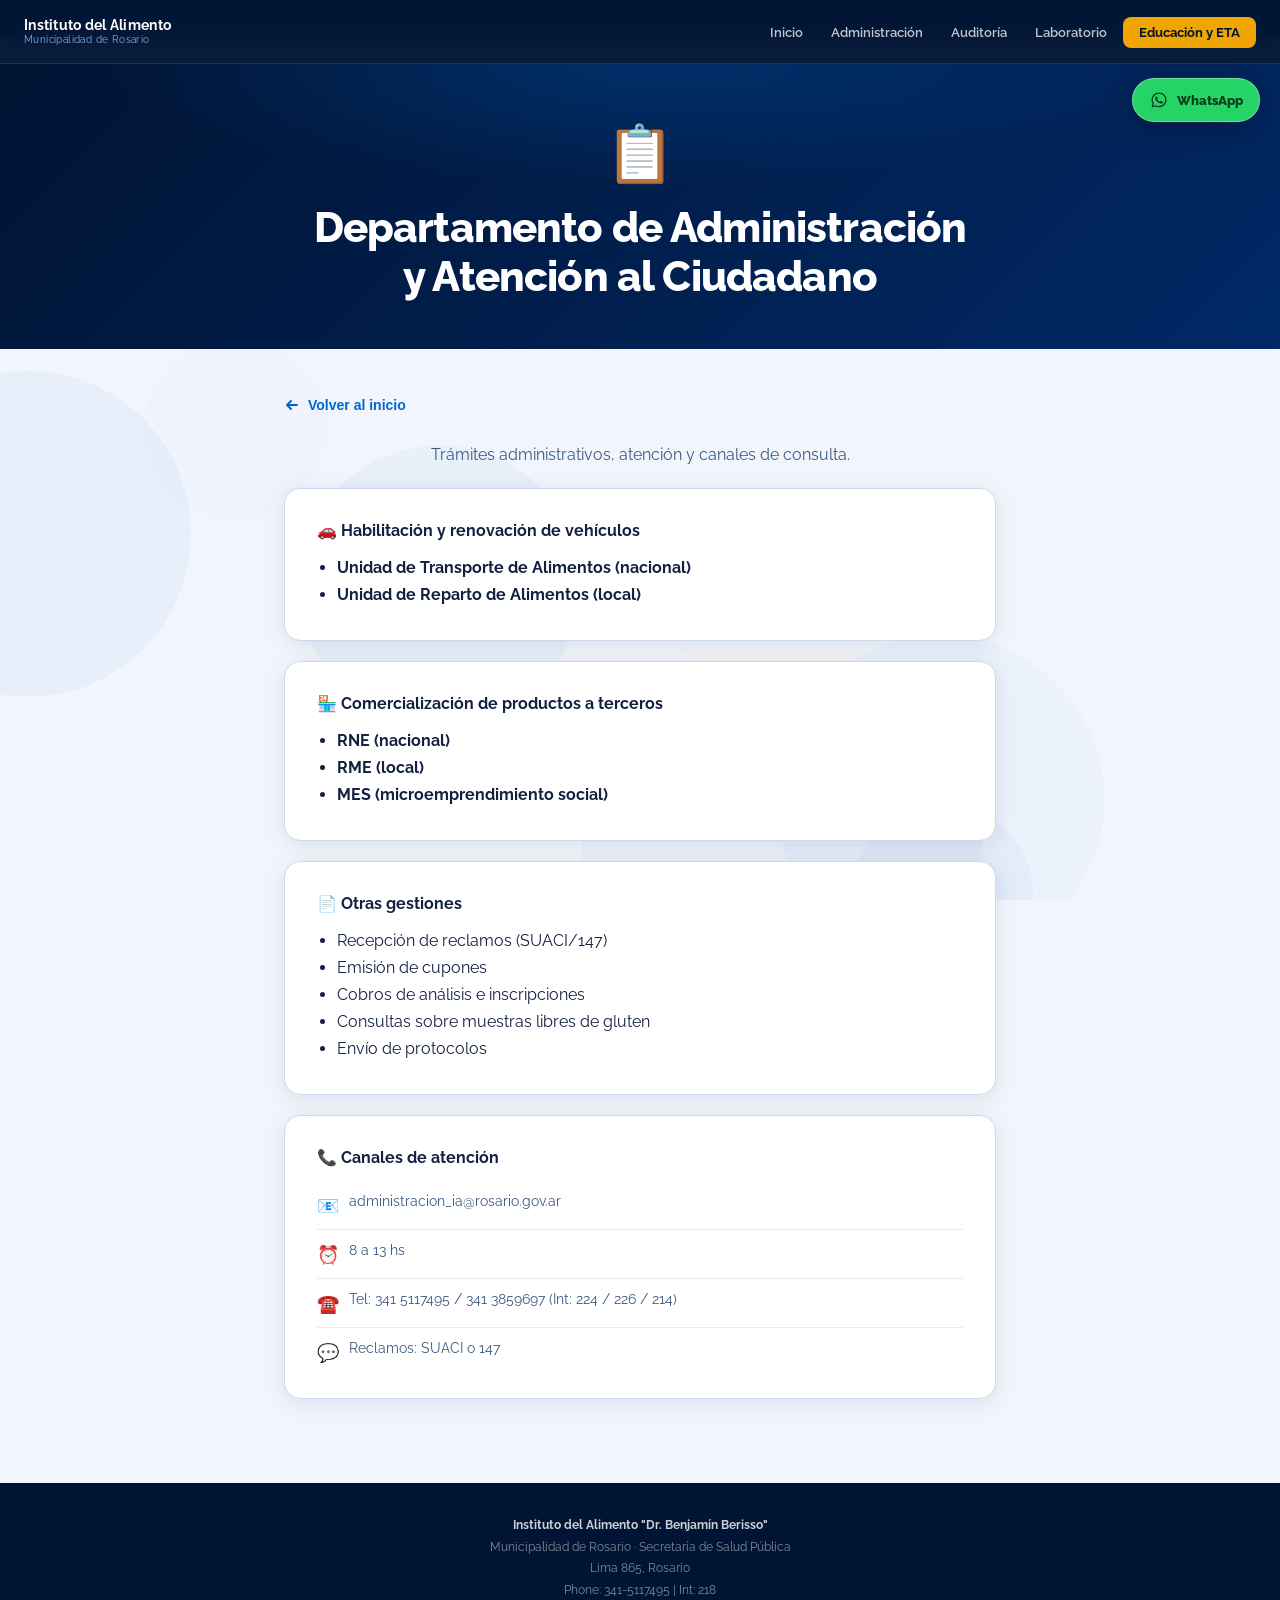
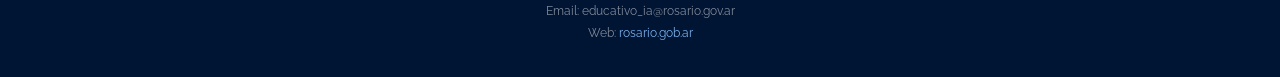
==== administracion.html @ 35c39cad "feat: create and populate department pages with semantic HTML Created multi-page static structure ba" ====
<!DOCTYPE html>
<html lang="es">
<head>
<meta charset="UTF-8">
<meta name="description" content="Sitio Informativo del Instituto del Alimento. Tramites, informacion, carnet de manipulacion de alimentos, turnos, renovacion y consultas frecuentes.">
<link rel="canonical" href="https://cbertol0.github.io/instituto-alimento/">
<meta property="og:type" content="website">
<meta property="og:locale" content="es_AR">
<meta property="og:site_name" content="Sitio Informativo del Instituto del Alimento">
<meta property="og:title" content="Sitio Informativo del Instituto del Alimento">
<meta property="og:description" content="Tramites e informacion del Instituto del Alimento en un solo lugar. Carnet, cursos, renovacion, material de estudio y consultas frecuentes.">
<meta property="og:url" content="https://cbertol0.github.io/instituto-alimento/">
<meta property="og:image" content="https://cbertol0.github.io/instituto-alimento/assets/preview-whatsapp.jpg">
<meta property="og:image:secure_url" content="https://cbertol0.github.io/instituto-alimento/assets/preview-whatsapp.jpg">
<meta property="og:image:type" content="image/jpeg">
<meta property="og:image:width" content="1200">
<meta property="og:image:height" content="630">
<meta property="og:image:alt" content="Flyer del Sitio Informativo del Instituto del Alimento">
<meta name="twitter:card" content="summary_large_image">
<meta name="twitter:title" content="Sitio Informativo del Instituto del Alimento">
<meta name="twitter:description" content="Tramites e informacion del Instituto del Alimento en un solo lugar.">
<meta name="twitter:image" content="https://cbertol0.github.io/instituto-alimento/assets/preview-whatsapp.jpg">
<meta name="viewport" content="width=device-width, initial-scale=1.0">
<meta name="description" content="Sitio informativo del Instituto del Alimento Dr. Benjamín Berisso — Municipalidad de Rosario. Carnet de manipulación de alimentos, turnos, renovación y más.">
<title>Instituto del Alimento · Rosario</title>
<link rel="preconnect" href="https://fonts.googleapis.com">
<link rel="preconnect" href="https://fonts.gstatic.com" crossorigin>
<link href="https://fonts.googleapis.com/css2?family=Raleway:ital,wght@0,300;0,400;0,500;0,600;0,700;0,800;1,300;1,400&display=swap" rel="stylesheet">

<style>
:root {
  --blue-900: #001433;
  --blue-800: #002966;
  --blue-700: #004db3;
  --blue-600: #0066cc;
  --blue-500: #1a7de0;
  --blue-300: #7ab3f0;
  --blue-100: #d6e8ff;
  --blue-50:  #f0f6ff;
  --gold:       #f0a500;
  --gold-light: #ffd166;
  --white: #ffffff;
  --gray-50:  #f2f6fc;
  --gray-100: #e4ecf7;
  --gray-200: #c8d9ee;
  --gray-600: #3d5a80;
  --gray-800: #142040;
  --red-warn: #ae2012;
  --green-ok: #1a6b3c;
  --radius: 16px;
  --radius-sm: 10px;
  --shadow: 0 4px 24px rgba(0,30,80,0.10);
  --shadow-lg: 0 12px 48px rgba(0,30,80,0.18);
  --transition: all 0.32s cubic-bezier(0.4, 0, 0.2, 1);
}

*, *::before, *::after { box-sizing: border-box; margin: 0; padding: 0; }

html { scroll-behavior: smooth; }

body {
  font-family: 'Raleway', sans-serif;
  background: var(--gray-50);
  color: var(--gray-800);
  min-height: 100vh;
  overflow-x: hidden;
}

/* ═══════════════════════════════
   CANVAS BACKGROUND
═══════════════════════════════ */
#bg-canvas {
  position: fixed;
  top: 0; left: 0;
  width: 100%; height: 100%;
  z-index: 0;
  pointer-events: none;
}

/* ═══════════════════════════════
   NAV
═══════════════════════════════ */
.nav {
  position: fixed;
  top: 0; left: 0; right: 0;
  z-index: 100;
  background: rgba(0,20,51,0.96);
  backdrop-filter: blur(16px);
  -webkit-backdrop-filter: blur(16px);
  border-bottom: 1px solid rgba(122,179,240,0.15);
  padding: 0 24px;
  display: flex;
  align-items: center;
  justify-content: space-between;
  height: 64px;
  transition: var(--transition);
}

.nav-brand {
  display: flex;
  align-items: center;
  gap: 10px;
  text-decoration: none;
  cursor: pointer;
}

.nav-brand-icon {
  width: 36px;
  height: 36px;
  background: linear-gradient(135deg, var(--blue-600), var(--gold));
  border-radius: 10px;
  display: flex;
  align-items: center;
  justify-content: center;
  font-size: 18px;
  flex-shrink: 0;
  animation: pulse-brand 3s ease-in-out infinite;
}

@keyframes pulse-brand {
  0%, 100% { box-shadow: 0 0 0 0 rgba(0,102,204,0.4); }
  50% { box-shadow: 0 0 0 8px rgba(0,102,204,0); }
}

.nav-brand-text {
  display: flex;
  flex-direction: column;
  line-height: 1.1;
}

.nav-brand-title {
  font-family: 'Raleway', sans-serif;
  font-weight: 700;
  font-size: 14px;
  color: var(--white);
  letter-spacing: 0.02em;
}

.nav-brand-sub {
  font-size: 10px;
  color: var(--blue-300);
  font-weight: 400;
  letter-spacing: 0.04em;
}

.nav-links {
  display: flex;
  align-items: center;
  gap: 4px;
  list-style: none;
}

.nav-links a {
  color: rgba(255,255,255,0.75);
  text-decoration: none;
  font-size: 13px;
  font-weight: 600;
  padding: 6px 12px;
  border-radius: 8px;
  transition: var(--transition);
  cursor: pointer;
}

.nav-links a:hover,
.nav-links a.active {
  color: var(--white);
  background: rgba(122,179,240,0.15);
}

.nav-cta {
  background: var(--gold) !important;
  color: var(--blue-900) !important;
  font-weight: 700 !important;
  padding: 8px 16px !important;
}

.nav-cta:hover {
  background: var(--gold-light) !important;
  color: var(--blue-900) !important;
}

.whatsapp-bubble {
  position: fixed;
  top: 78px;
  right: 20px;
  z-index: 101;
  display: inline-flex;
  align-items: center;
  gap: 8px;
  min-height: 44px;
  padding: 10px 16px;
  border-radius: 999px;
  background: #25d366;
  color: #073b1a;
  font-weight: 800;
  font-size: 13px;
  text-decoration: none;
  box-shadow: 0 10px 28px rgba(0,0,0,0.22);
  border: 1px solid rgba(255,255,255,0.35);
  transition: var(--transition);
}

.whatsapp-bubble:hover {
  transform: translateY(-2px);
  background: #2ee173;
  box-shadow: 0 14px 34px rgba(0,0,0,0.28);
}

.whatsapp-bubble svg {
  width: 20px;
  height: 20px;
  flex-shrink: 0;
}

.hamburger {
  display: none;
  flex-direction: column;
  gap: 5px;
  cursor: pointer;
  padding: 8px;
  border-radius: 8px;
  transition: var(--transition);
}

.hamburger span {
  display: block;
  width: 22px;
  height: 2px;
  background: var(--white);
  border-radius: 2px;
  transition: var(--transition);
}

.hamburger.open span:nth-child(1) { transform: translateY(7px) rotate(45deg); }
.hamburger.open span:nth-child(2) { opacity: 0; transform: scaleX(0); }
.hamburger.open span:nth-child(3) { transform: translateY(-7px) rotate(-45deg); }

.mobile-menu {
  position: fixed;
  top: 64px; left: 0; right: 0;
  background: var(--blue-900);
  z-index: 99;
  padding: 16px;
  display: flex;
  flex-direction: column;
  gap: 4px;
  transform: translateY(-110%);
  transition: transform 0.35s cubic-bezier(0.4, 0, 0.2, 1);
  border-bottom: 1px solid rgba(122,179,240,0.15);
}

.mobile-menu.open { transform: translateY(0); }

.mobile-menu a {
  color: rgba(255,255,255,0.85);
  text-decoration: none;
  font-size: 15px;
  font-weight: 600;
  padding: 12px 16px;
  border-radius: 10px;
  cursor: pointer;
  transition: var(--transition);
}

.mobile-menu a:hover { background: rgba(122,179,240,0.12); color: var(--white); }

/* ═══════════════════════════════
   PAGES / ROUTING
═══════════════════════════════ */
.page {
  display: none;
  position: relative;
  z-index: 1;
  min-height: 100vh;
  padding-top: 64px;
  animation: page-in 0.45s cubic-bezier(0.4, 0, 0.2, 1);
}

.page.active { display: block; }

@keyframes page-in {
  from { opacity: 0; transform: translateY(20px); }
  to { opacity: 1; transform: translateY(0); }
}

/* ═══════════════════════════════
   HERO
═══════════════════════════════ */
.hero {
  background: linear-gradient(135deg, var(--blue-900) 0%, var(--blue-800) 60%, var(--blue-700) 100%);
  padding: 80px 24px 60px;
  text-align: center;
  position: relative;
  overflow: hidden;
}

.hero::before {
  content: '';
  position: absolute;
  inset: 0;
  background:
    radial-gradient(ellipse 80% 60% at 50% 0%, rgba(0,102,204,0.3) 0%, transparent 70%),
    radial-gradient(ellipse 40% 40% at 80% 100%, rgba(240,165,0,0.15) 0%, transparent 60%);
  pointer-events: none;
}

.hero-badge {
  display: inline-flex;
  align-items: center;
  gap: 6px;
  background: rgba(122,179,240,0.15);
  border: 1px solid rgba(122,179,240,0.3);
  color: var(--blue-300);
  font-size: 12px;
  font-weight: 600;
  letter-spacing: 0.08em;
  text-transform: uppercase;
  padding: 6px 14px;
  border-radius: 99px;
  margin-bottom: 24px;
  animation: badge-in 0.6s ease both;
}

.hero-title {
  font-family: 'Raleway', sans-serif;
  font-size: clamp(32px, 6vw, 58px);
  font-weight: 800;
  color: var(--white);
  line-height: 1.05;
  letter-spacing: -0.02em;
  margin-bottom: 16px;
  animation: hero-title-in 0.7s ease 0.1s both;
}

.hero-title span {
  background: linear-gradient(90deg, var(--blue-300), var(--gold-light));
  -webkit-background-clip: text;
  -webkit-text-fill-color: transparent;
  background-clip: text;
}

.hero-subtitle {
  color: rgba(255,255,255,0.65);
  font-size: 17px;
  font-weight: 400;
  max-width: 520px;
  margin: 0 auto 40px;
  line-height: 1.6;
  animation: hero-title-in 0.7s ease 0.2s both;
}

.hero-alert {
  display: inline-flex;
  align-items: center;
  gap: 10px;
  background: rgba(240,165,0,0.15);
  border: 1px solid rgba(240,165,0,0.35);
  color: var(--gold-light);
  padding: 12px 20px;
  border-radius: 12px;
  font-size: 14px;
  font-weight: 600;
  max-width: 560px;
  text-align: left;
  animation: hero-title-in 0.7s ease 0.3s both;
}

@keyframes badge-in {
  from { opacity: 0; transform: scale(0.9); }
  to { opacity: 1; transform: scale(1); }
}

@keyframes hero-title-in {
  from { opacity: 0; transform: translateY(24px); }
  to { opacity: 1; transform: translateY(0); }
}

/* ═══════════════════════════════
   MAIN CARDS GRID
═══════════════════════════════ */
.cards-section {
  padding: 48px 24px 64px;
  max-width: 1100px;
  margin: 0 auto;
}

.section-label {
  font-family: 'Raleway', sans-serif;
  font-size: 12px;
  font-weight: 700;
  letter-spacing: 0.12em;
  text-transform: uppercase;
  color: var(--blue-600);
  margin-bottom: 8px;
}

.section-title {
  font-family: 'Raleway', sans-serif;
  font-size: clamp(22px, 4vw, 30px);
  font-weight: 700;
  color: var(--gray-800);
  margin-bottom: 32px;
  letter-spacing: -0.01em;
}

.main-grid {
  display: grid;
  grid-template-columns: repeat(auto-fit, minmax(240px, 1fr));
  gap: 20px;
}

.main-card {
  background: var(--white);
  border-radius: var(--radius);
  padding: 32px 28px;
  cursor: pointer;
  border: 2px solid transparent;
  box-shadow: var(--shadow);
  transition: var(--transition);
  position: relative;
  overflow: hidden;
  display: flex;
  flex-direction: column;
  gap: 12px;
  text-decoration: none;
  color: inherit;
}

.main-card::before {
  content: '';
  position: absolute;
  top: 0; left: 0; right: 0;
  height: 4px;
  background: linear-gradient(90deg, var(--blue-600), var(--blue-300));
  opacity: 0;
  transition: var(--transition);
}

.main-card:hover {
  transform: translateY(-6px);
  box-shadow: var(--shadow-lg);
  border-color: var(--blue-300);
}

.main-card:hover::before { opacity: 1; }

.main-card.accent-gold::before {
  background: linear-gradient(90deg, var(--gold), var(--gold-light));
}

.main-card.accent-gold:hover { border-color: var(--gold-light); }

.card-icon {
  font-size: 36px;
  line-height: 1;
  display: block;
  filter: drop-shadow(0 2px 8px rgba(0,0,0,0.1));
  transition: transform 0.3s ease;
}

.main-card:hover .card-icon { transform: scale(1.15) rotate(-5deg); }

.card-title {
  font-family: 'Raleway', sans-serif;
  font-size: 18px;
  font-weight: 700;
  color: var(--gray-800);
  letter-spacing: -0.01em;
}

.card-desc {
  font-size: 13px;
  color: var(--gray-600);
  line-height: 1.5;
}

.card-arrow {
  margin-top: auto;
  display: flex;
  align-items: center;
  gap: 6px;
  font-size: 13px;
  font-weight: 600;
  color: var(--blue-600);
  transition: var(--transition);
}

.main-card.accent-gold .card-arrow { color: var(--gold); }

.main-card:hover .card-arrow { gap: 10px; }

.card-arrow svg { flex-shrink: 0; }

/* ═══════════════════════════════
   FAQ / CONSULTAS GRID
═══════════════════════════════ */
.faq-grid {
  display: grid;
  grid-template-columns: repeat(auto-fit, minmax(220px, 1fr));
  gap: 16px;
  margin-bottom: 40px;
}

.faq-cat-card {
  background: var(--white);
  border-radius: var(--radius);
  padding: 24px 20px;
  cursor: pointer;
  border: 2px solid var(--gray-200);
  box-shadow: var(--shadow);
  transition: var(--transition);
  display: flex;
  flex-direction: column;
  align-items: flex-start;
  gap: 8px;
}

.faq-cat-card:hover,
.faq-cat-card.active {
  border-color: var(--blue-600);
  background: var(--blue-100);
}

.faq-cat-icon { font-size: 28px; }
.faq-cat-title {
  font-family: 'Raleway', sans-serif;
  font-size: 14px;
  font-weight: 700;
  color: var(--gray-800);
  line-height: 1.2;
}

/* ═══════════════════════════════
   ACCORDION
═══════════════════════════════ */
.faq-panel {
  display: none;
}
.faq-panel.active { display: block; }

.accordion-item {
  background: var(--white);
  border-radius: var(--radius-sm);
  margin-bottom: 10px;
  border: 1px solid var(--gray-200);
  overflow: hidden;
  transition: var(--transition);
}

.accordion-item:hover { border-color: var(--blue-300); }

.accordion-header {
  display: flex;
  align-items: center;
  justify-content: space-between;
  padding: 18px 22px;
  cursor: pointer;
  font-family: 'Raleway', sans-serif;
  font-weight: 600;
  font-size: 15px;
  color: var(--gray-800);
  gap: 12px;
  user-select: none;
}

.accordion-q {
  display: flex;
  align-items: center;
  gap: 10px;
}

.accordion-q-icon {
  width: 28px;
  height: 28px;
  background: var(--blue-100);
  color: var(--blue-600);
  border-radius: 8px;
  display: flex;
  align-items: center;
  justify-content: center;
  font-size: 14px;
  font-weight: 800;
  flex-shrink: 0;
}

.accordion-chevron {
  width: 20px;
  height: 20px;
  flex-shrink: 0;
  color: var(--blue-600);
  transition: transform 0.3s ease;
}

.accordion-item.open .accordion-chevron { transform: rotate(180deg); }

.accordion-body {
  max-height: 0;
  overflow: hidden;
  transition: max-height 0.4s cubic-bezier(0.4, 0, 0.2, 1);
}

.accordion-body-inner {
  padding: 0 22px 20px 60px;
  font-size: 14px;
  line-height: 1.7;
  color: var(--gray-600);
}

.accordion-body-inner strong { color: var(--gray-800); }
.accordion-body-inner .warn {
  display: flex;
  align-items: flex-start;
  gap: 8px;
  background: rgba(240,165,0,0.08);
  border-left: 3px solid var(--gold);
  padding: 10px 14px;
  border-radius: 0 8px 8px 0;
  margin-top: 10px;
  font-size: 13px;
  color: var(--gray-800);
}

.accordion-body-inner .ok {
  display: flex;
  align-items: flex-start;
  gap: 8px;
  background: rgba(26,107,60,0.07);
  border-left: 3px solid var(--green-ok);
  padding: 10px 14px;
  border-radius: 0 8px 8px 0;
  margin-top: 10px;
  font-size: 13px;
  color: var(--gray-800);
}

/* ═══════════════════════════════
   INFO PAGES (Nuevo Carnet, Renovación, Jardines)
═══════════════════════════════ */
.info-hero {
  background: linear-gradient(135deg, var(--blue-900), var(--blue-800));
  padding: 56px 24px 48px;
  text-align: center;
  position: relative;
  overflow: hidden;
}

.info-hero::before {
  content: '';
  position: absolute;
  inset: 0;
  background: radial-gradient(ellipse 60% 60% at 50% 0%, rgba(0,102,204,0.25), transparent 70%);
}

.info-icon {
  font-size: 56px;
  display: block;
  margin-bottom: 16px;
  animation: float-icon 3s ease-in-out infinite;
  position: relative;
}

@keyframes float-icon {
  0%, 100% { transform: translateY(0); }
  50% { transform: translateY(-8px); }
}

.info-title {
  font-family: 'Raleway', sans-serif;
  font-size: clamp(26px, 5vw, 40px);
  font-weight: 800;
  color: var(--white);
  letter-spacing: -0.02em;
  position: relative;
}

.info-content {
  max-width: 760px;
  margin: 0 auto;
  padding: 40px 24px 64px;
}

.info-card {
  background: var(--white);
  border-radius: var(--radius);
  padding: 32px;
  box-shadow: var(--shadow);
  border: 1px solid var(--gray-200);
  margin-bottom: 20px;
}

.info-card h3 {
  font-family: 'Raleway', sans-serif;
  font-size: 16px;
  font-weight: 700;
  color: var(--gray-800);
  margin-bottom: 14px;
  display: flex;
  align-items: center;
  gap: 8px;
}

.info-row {
  display: flex;
  align-items: flex-start;
  gap: 10px;
  padding: 10px 0;
  border-bottom: 1px solid var(--gray-100);
  font-size: 14px;
  line-height: 1.5;
}

.info-row:last-child { border-bottom: none; padding-bottom: 0; }
.info-row:first-child { padding-top: 0; }

.info-row-icon { font-size: 18px; flex-shrink: 0; margin-top: 1px; }
.info-row-text { color: var(--gray-600); }
.info-row-text strong { color: var(--gray-800); display: block; margin-bottom: 2px; }

.tag-group {
  display: flex;
  flex-wrap: wrap;
  gap: 8px;
  margin-top: 12px;
}

.tag {
  display: inline-flex;
  align-items: center;
  gap: 5px;
  padding: 6px 12px;
  border-radius: 99px;
  font-size: 13px;
  font-weight: 600;
}

.tag-green { background: rgba(26,107,60,0.1); color: var(--green-ok); }
.tag-amber { background: rgba(240,165,0,0.12); color: #b56f00; }
.tag-blue { background: var(--blue-100); color: var(--blue-700); }

.btn-primary {
  display: inline-flex;
  align-items: center;
  gap: 8px;
  background: var(--blue-600);
  color: var(--white);
  font-family: 'Raleway', sans-serif;
  font-weight: 700;
  font-size: 15px;
  padding: 14px 28px;
  border-radius: 12px;
  text-decoration: none;
  cursor: pointer;
  border: none;
  transition: var(--transition);
  box-shadow: 0 4px 16px rgba(0,102,204,0.35);
  width: 100%;
  justify-content: center;
}

.btn-primary:hover {
  background: var(--blue-700);
  transform: translateY(-2px);
  box-shadow: 0 8px 24px rgba(0,102,204,0.4);
}

.btn-back {
  display: inline-flex;
  align-items: center;
  gap: 8px;
  color: var(--blue-600);
  font-size: 14px;
  font-weight: 600;
  cursor: pointer;
  border: none;
  background: none;
  padding: 8px 0;
  margin-bottom: 24px;
  transition: var(--transition);
  text-decoration: none;
}

.btn-back:hover { color: var(--blue-700); gap: 12px; }

/* ═══════════════════════════════
   FOOTER
═══════════════════════════════ */
footer {
  background: var(--blue-900);
  color: rgba(255,255,255,0.5);
  text-align: center;
  padding: 32px 24px;
  font-size: 12px;
  line-height: 1.8;
  position: relative;
  z-index: 1;
}

footer strong { color: rgba(255,255,255,0.8); }
footer a { color: var(--blue-300); text-decoration: none; }

/* ═══════════════════════════════
   SCROLL PROGRESS
═══════════════════════════════ */
.scroll-progress {
  position: fixed;
  top: 64px;
  left: 0;
  height: 3px;
  background: linear-gradient(90deg, var(--blue-600), var(--gold));
  z-index: 101;
  width: 0%;
  transition: width 0.1s linear;
}

/* ═══════════════════════════════
   UTILITY
═══════════════════════════════ */
.divider {
  height: 1px;
  background: var(--gray-200);
  margin: 32px 0;
}

.stagger > * {
  animation: stagger-in 0.5s ease both;
}

.stagger > *:nth-child(1) { animation-delay: 0.05s; }
.stagger > *:nth-child(2) { animation-delay: 0.12s; }
.stagger > *:nth-child(3) { animation-delay: 0.19s; }
.stagger > *:nth-child(4) { animation-delay: 0.26s; }

@keyframes stagger-in {
  from { opacity: 0; transform: translateY(20px); }
  to { opacity: 1; transform: translateY(0); }
}

/* ═══════════════════════════════
   RESPONSIVE
═══════════════════════════════ */
@media (max-width: 700px) {
  .nav-links { display: none; }
  .hamburger { display: flex; }
  .whatsapp-bubble {
    top: 76px;
    right: 14px;
    padding: 10px 12px;
  }

  .main-grid { grid-template-columns: 1fr 1fr; }

  .accordion-body-inner { padding-left: 22px; }

  .info-card { padding: 22px; }

  .faq-grid { grid-template-columns: 1fr 1fr; }
}

@media (max-width: 420px) {
  .main-grid { grid-template-columns: 1fr; }
  .faq-grid { grid-template-columns: 1fr 1fr; }
  .whatsapp-bubble span { display: none; }
}
</style>
</head>
<body>

<canvas id="bg-canvas"></canvas>
<div class="scroll-progress" id="scrollProgress"></div>
<a
  class="whatsapp-bubble"
  href="https://whatsapp.com/channel/0029VbBgHsrFy72LKJ1xdt2n"
  target="_blank"
  rel="noopener noreferrer"
  aria-label="Abrir canal de WhatsApp del Instituto del Alimento"
>
  <svg viewBox="0 0 32 32" aria-hidden="true" focusable="false">
    <path fill="currentColor" d="M16.02 4C9.39 4 4 9.28 4 15.78c0 2.08.57 4.12 1.65 5.91L4 28l6.52-1.59a12.2 12.2 0 0 0 5.5 1.34c6.63 0 12.02-5.28 12.02-11.78S22.65 4 16.02 4Zm0 21.75c-1.76 0-3.48-.46-4.99-1.34l-.36-.21-3.87.94.99-3.64-.24-.38A9.82 9.82 0 0 1 6 15.78C6 10.39 10.5 6 16.02 6s10.02 4.39 10.02 9.78-4.5 9.97-10.02 9.97Zm5.49-7.32c-.3-.15-1.78-.86-2.06-.96-.28-.1-.48-.15-.68.15-.2.29-.78.95-.95 1.14-.18.19-.35.22-.65.07-.3-.15-1.26-.45-2.4-1.45-.89-.77-1.49-1.72-1.66-2.01-.17-.29-.02-.45.13-.59.13-.13.3-.34.45-.51.15-.17.2-.29.3-.49.1-.19.05-.36-.02-.51-.08-.15-.68-1.59-.93-2.18-.24-.57-.49-.49-.68-.5h-.58c-.2 0-.53.07-.8.36-.28.29-1.05 1-1.05 2.45s1.08 2.84 1.23 3.04c.15.19 2.13 3.18 5.17 4.46.72.3 1.29.48 1.73.62.73.22 1.39.19 1.91.12.58-.08 1.78-.71 2.03-1.4.25-.69.25-1.28.18-1.4-.08-.12-.28-.19-.58-.34Z"/>
  </svg>
  <span>WhatsApp</span>
</a>

<!-- NAV -->
<nav class="nav" id="mainNav">
  <div class="nav-brand" href="index.html">
    <div class="nav-brand-text">
      <span class="nav-brand-title">Instituto del Alimento</span>
      <span class="nav-brand-sub">Municipalidad de Rosario</span>
    </div>
  </div>
  <ul class="nav-links">
    <li><a href="index.html">Inicio</a></li>
    <li><a href="administracion.html">Administración</a></li>
    <li><a href="auditoria.html">Auditoría</a></li>
    <li><a href="laboratorio.html">Laboratorio</a></li>
    <li><a href="educativo.html" class="nav-cta">Educación y ETA</a></li>
  </ul>
  <div class="hamburger" id="hamburger" onclick="toggleMenu()">
    <span></span><span></span><span></span>
  </div>
</nav>

<div class="mobile-menu" id="mobileMenu">
  <a href="index.html">🏠 Inicio</a>
  <a href="administracion.html">📋 Administración</a>
  <a href="auditoria.html">🔍 Auditoría</a>
  <a href="laboratorio.html">🔬 Laboratorio</a>
  <a href="educativo.html">👩‍🏫 Educación y ETA</a>
</div>


<div class="page active" style="display: block;">
  <section class="info-hero">
    <span class="info-icon">📋</span>
    <h1 class="info-title" style="font-size: clamp(26px, 4vw, 42px);">Departamento de Administración<br>y Atención al Ciudadano</h1>
  </section>

  <div class="info-content">
    <button class="btn-back" onclick="window.location.href='index.html'">
      <svg width="16" height="16" viewBox="0 0 16 16" fill="none"><path d="M13 8H3M7 12l-4-4 4-4" stroke="currentColor" stroke-width="2" stroke-linecap="round" stroke-linejoin="round"/></svg>
      Volver al inicio
    </button>

    <p style="text-align:center; color: var(--gray-600); margin-bottom: 24px; font-size: 16px;">
      Trámites administrativos, atención y canales de consulta.
    </p>

    <div class="info-card">
      <h3>🚗 Habilitación y renovación de vehículos</h3>
      <ul>
        <li style="margin-left: 20px; padding: 4px 0;"><strong>Unidad de Transporte de Alimentos (nacional)</strong></li>
        <li style="margin-left: 20px; padding: 4px 0;"><strong>Unidad de Reparto de Alimentos (local)</strong></li>
      </ul>
    </div>

    <div class="info-card">
      <h3>🏪 Comercialización de productos a terceros</h3>
      <ul>
        <li style="margin-left: 20px; padding: 4px 0;"><strong>RNE (nacional)</strong></li>
        <li style="margin-left: 20px; padding: 4px 0;"><strong>RME (local)</strong></li>
        <li style="margin-left: 20px; padding: 4px 0;"><strong>MES (microemprendimiento social)</strong></li>
      </ul>
    </div>

    <div class="info-card">
      <h3>📄 Otras gestiones</h3>
      <ul>
        <li style="margin-left: 20px; padding: 4px 0;">Recepción de reclamos (SUACI/147)</li>
        <li style="margin-left: 20px; padding: 4px 0;">Emisión de cupones</li>
        <li style="margin-left: 20px; padding: 4px 0;">Cobros de análisis e inscripciones</li>
        <li style="margin-left: 20px; padding: 4px 0;">Consultas sobre muestras libres de gluten</li>
        <li style="margin-left: 20px; padding: 4px 0;">Envío de protocolos</li>
      </ul>
    </div>

    <div class="info-card">
      <h3>📞 Canales de atención</h3>
      <div class="info-row"><span class="info-row-icon">📧</span><div class="info-row-text">administracion_ia@rosario.gov.ar</div></div>
      <div class="info-row"><span class="info-row-icon">⏰</span><div class="info-row-text">8 a 13 hs</div></div>
      <div class="info-row"><span class="info-row-icon">☎️</span><div class="info-row-text">Tel: 341 5117495 / 341 3859697 (Int: 224 / 226 / 214)</div></div>
      <div class="info-row"><span class="info-row-icon">💬</span><div class="info-row-text">Reclamos: SUACI o 147</div></div>
    </div>
  </div>

  <footer>
    <strong>Instituto del Alimento "Dr. Benjamín Berisso"</strong><br>
    Municipalidad de Rosario · Secretaría de Salud Pública<br>
    Lima 865, Rosario<br>
    Phone: 341-5117495 | Int: 218<br>
    Email: educativo_ia@rosario.gov.ar<br>
    Web: <a href="https://www.rosario.gob.ar" target="_blank" rel="noopener">rosario.gob.ar</a>
  </footer>
</div>


<script>
/* ══════════════════════════
   CANVAS BACKGROUND ANIMATION
══════════════════════════ */
const canvas = document.getElementById('bg-canvas');
const ctx = canvas.getContext('2d');
let particles = [];
let w, h;

function resize() {
  w = canvas.width = window.innerWidth;
  h = canvas.height = window.innerHeight;
}

class Particle {
  constructor() { this.reset(); }
  reset() {
    this.x = Math.random() * w;
    this.y = Math.random() * h;
    this.r = Math.random() * 180 + 40;
    this.a = Math.random() * Math.PI * 2;
    this.speed = (Math.random() * 0.15 + 0.03) * (Math.random() < 0.5 ? 1 : -1);
    this.opacity = Math.random() * 0.04 + 0.01;
    this.color = Math.random() < 0.6
      ? `rgba(0,102,204,${this.opacity})`
      : `rgba(238,155,0,${this.opacity * 0.5})`;
  }
  update() {
    this.a += this.speed * 0.01;
    this.x += Math.cos(this.a) * 0.4;
    this.y += Math.sin(this.a) * 0.3;
    if (this.x < -this.r * 2 || this.x > w + this.r * 2) this.reset();
    if (this.y < -this.r * 2 || this.y > h + this.r * 2) this.reset();
  }
  draw() {
    ctx.beginPath();
    ctx.arc(this.x, this.y, this.r, 0, Math.PI * 2);
    ctx.fillStyle = this.color;
    ctx.fill();
  }
}

function initParticles() {
  particles = [];
  const count = Math.min(12, Math.floor((w * h) / 120000));
  for (let i = 0; i < count; i++) particles.push(new Particle());
}

function animate() {
  ctx.clearRect(0, 0, w, h);
  particles.forEach(p => { p.update(); p.draw(); });
  requestAnimationFrame(animate);
}

resize();
initParticles();
animate();
window.addEventListener('resize', () => { resize(); initParticles(); });

/* ══════════════════════════
   HAMBURGER MENU
══════════════════════════ */
function toggleMenu() {
  document.getElementById('hamburger').classList.toggle('open');
  document.getElementById('mobileMenu').classList.toggle('open');
}

/* ══════════════════════════
   ACCORDION
══════════════════════════ */
function toggleAccordion(item) {
  const isOpen = item.classList.contains('open');
  // Close all in same panel
  const panel = item.closest('.faq-panel');
  panel.querySelectorAll('.accordion-item.open').forEach(i => {
    i.classList.remove('open');
    i.querySelector('.accordion-body').style.maxHeight = null;
  });
  if (!isOpen) {
    item.classList.add('open');
    const body = item.querySelector('.accordion-body');
    body.style.maxHeight = body.scrollHeight + 'px';
  }
}

/* ══════════════════════════
   FAQ PANEL SWITCHER
══════════════════════════ */
function showFaqPanel(name, card) {
  // Reset cards
  document.querySelectorAll('.faq-cat-card').forEach(c => c.classList.remove('active'));
  card.classList.add('active');
  // Reset panels
  document.querySelectorAll('.faq-panel').forEach(p => p.classList.remove('active'));
  document.getElementById('panel-' + name)?.classList.add('active');
}

/* ══════════════════════════
   SCROLL PROGRESS BAR
══════════════════════════ */
window.addEventListener('scroll', () => {
  const scrolled = window.scrollY;
  const total = document.documentElement.scrollHeight - window.innerHeight;
  const pct = total > 0 ? (scrolled / total) * 100 : 0;
  document.getElementById('scrollProgress').style.width = pct + '%';
});
</script>
</body>
</html>
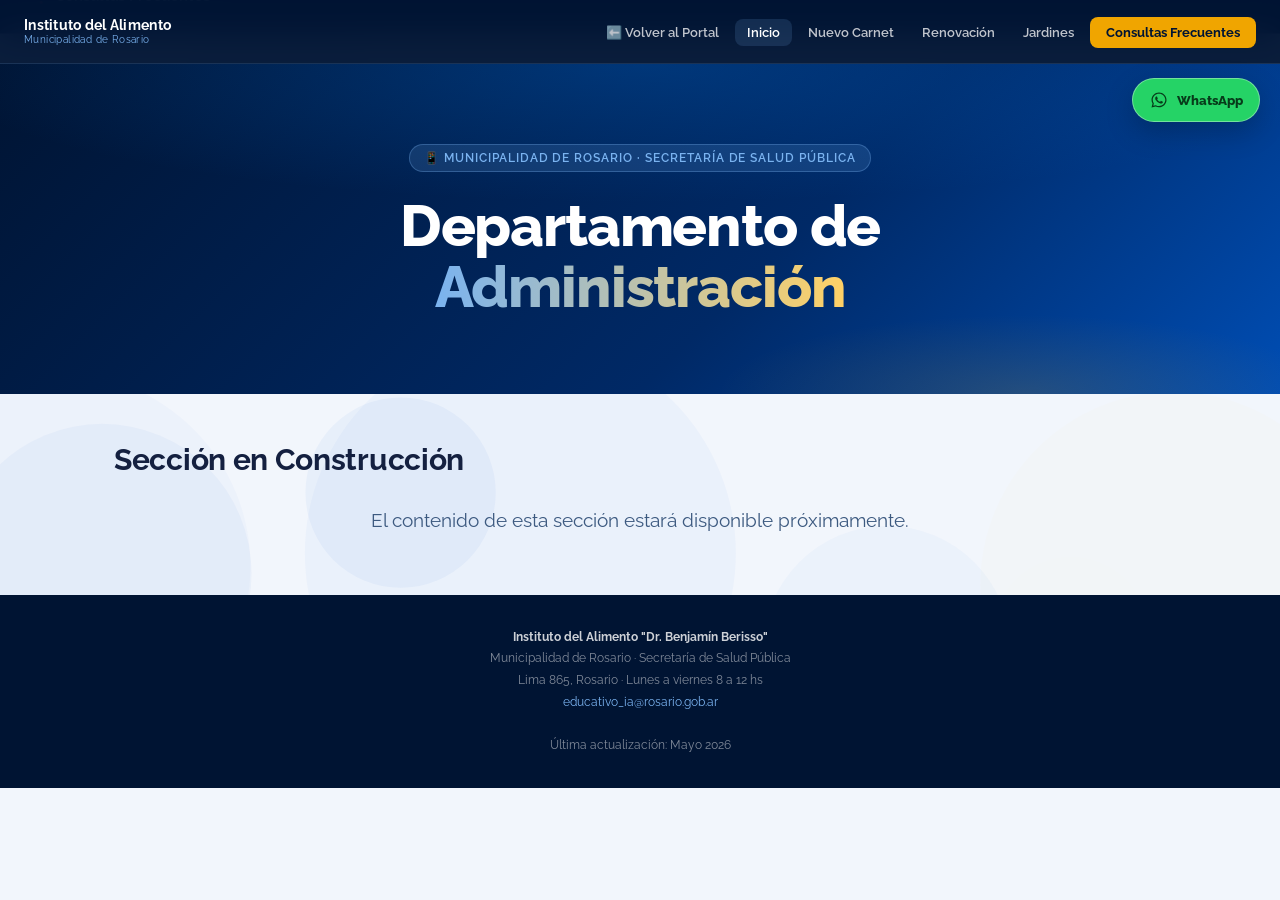
==== commit 2b24677d: "Merge pull request #1 from ialimento/refactor-architecture-14897410526309197903 Refactor architectur" ====
--- a/administracion.html
+++ b/administracion.html
@@ -882,18 +882,19 @@
 
 <!-- NAV -->
 <nav class="nav" id="mainNav">
-  <div class="nav-brand" href="index.html">
+  <div class="nav-brand" onclick="showPage('home')">
     <div class="nav-brand-text">
       <span class="nav-brand-title">Instituto del Alimento</span>
       <span class="nav-brand-sub">Municipalidad de Rosario</span>
     </div>
   </div>
   <ul class="nav-links">
-    <li><a href="index.html">Inicio</a></li>
-    <li><a href="administracion.html">Administración</a></li>
-    <li><a href="auditoria.html">Auditoría</a></li>
-    <li><a href="laboratorio.html">Laboratorio</a></li>
-    <li><a href="educativo.html" class="nav-cta">Educación y ETA</a></li>
+    <li><a href="index.html">⬅️ Volver al Portal</a></li>
+    <li><a onclick="showPage('home')" id="nav-home">Inicio</a></li>
+    <li><a onclick="showPage('nuevo-carnet')" id="nav-nuevo-carnet">Nuevo Carnet</a></li>
+    <li><a onclick="showPage('renovacion')" id="nav-renovacion">Renovación</a></li>
+    <li><a onclick="showPage('jardines')" id="nav-jardines">Jardines</a></li>
+    <li><a onclick="showPage('faq')" id="nav-faq" class="nav-cta">Consultas Frecuentes</a></li>
   </ul>
   <div class="hamburger" id="hamburger" onclick="toggleMenu()">
     <span></span><span></span><span></span>
@@ -901,78 +902,37 @@
 </nav>
 
 <div class="mobile-menu" id="mobileMenu">
-  <a href="index.html">🏠 Inicio</a>
-  <a href="administracion.html">📋 Administración</a>
-  <a href="auditoria.html">🔍 Auditoría</a>
-  <a href="laboratorio.html">🔬 Laboratorio</a>
-  <a href="educativo.html">👩‍🏫 Educación y ETA</a>
+  <a href="index.html">⬅️ Volver al Portal</a>
+  <a onclick="showPage('home');toggleMenu()">🏠 Inicio</a>
+  <a onclick="showPage('nuevo-carnet');toggleMenu()">📋 Nuevo Carnet</a>
+  <a onclick="showPage('renovacion');toggleMenu()">🔄 Renovación</a>
+  <a onclick="showPage('jardines');toggleMenu()">👩‍🏫 Jardines de Infantes</a>
+  <a onclick="showPage('faq');toggleMenu()">❓ Consultas Frecuentes</a>
 </div>
 
-
-<div class="page active" style="display: block;">
-  <section class="info-hero">
-    <span class="info-icon">📋</span>
-    <h1 class="info-title" style="font-size: clamp(26px, 4vw, 42px);">Departamento de Administración<br>y Atención al Ciudadano</h1>
+<!-- ════════════════════════════════
+     PAGE: CONTENT
+════════════════════════════════ -->
+<div class="page active" id="page-home">
+  <section class="hero">
+    <div class="hero-badge">📱 Municipalidad de Rosario · Secretaría de Salud Pública</div>
+    <h1 class="hero-title">Departamento de<br><span>Administración</span></h1>
   </section>
-
-  <div class="info-content">
-    <button class="btn-back" onclick="window.location.href='index.html'">
-      <svg width="16" height="16" viewBox="0 0 16 16" fill="none"><path d="M13 8H3M7 12l-4-4 4-4" stroke="currentColor" stroke-width="2" stroke-linecap="round" stroke-linejoin="round"/></svg>
-      Volver al inicio
-    </button>
-
-    <p style="text-align:center; color: var(--gray-600); margin-bottom: 24px; font-size: 16px;">
-      Trámites administrativos, atención y canales de consulta.
-    </p>
-
-    <div class="info-card">
-      <h3>🚗 Habilitación y renovación de vehículos</h3>
-      <ul>
-        <li style="margin-left: 20px; padding: 4px 0;"><strong>Unidad de Transporte de Alimentos (nacional)</strong></li>
-        <li style="margin-left: 20px; padding: 4px 0;"><strong>Unidad de Reparto de Alimentos (local)</strong></li>
-      </ul>
-    </div>
-
-    <div class="info-card">
-      <h3>🏪 Comercialización de productos a terceros</h3>
-      <ul>
-        <li style="margin-left: 20px; padding: 4px 0;"><strong>RNE (nacional)</strong></li>
-        <li style="margin-left: 20px; padding: 4px 0;"><strong>RME (local)</strong></li>
-        <li style="margin-left: 20px; padding: 4px 0;"><strong>MES (microemprendimiento social)</strong></li>
-      </ul>
-    </div>
-
-    <div class="info-card">
-      <h3>📄 Otras gestiones</h3>
-      <ul>
-        <li style="margin-left: 20px; padding: 4px 0;">Recepción de reclamos (SUACI/147)</li>
-        <li style="margin-left: 20px; padding: 4px 0;">Emisión de cupones</li>
-        <li style="margin-left: 20px; padding: 4px 0;">Cobros de análisis e inscripciones</li>
-        <li style="margin-left: 20px; padding: 4px 0;">Consultas sobre muestras libres de gluten</li>
-        <li style="margin-left: 20px; padding: 4px 0;">Envío de protocolos</li>
-      </ul>
-    </div>
-
-    <div class="info-card">
-      <h3>📞 Canales de atención</h3>
-      <div class="info-row"><span class="info-row-icon">📧</span><div class="info-row-text">administracion_ia@rosario.gov.ar</div></div>
-      <div class="info-row"><span class="info-row-icon">⏰</span><div class="info-row-text">8 a 13 hs</div></div>
-      <div class="info-row"><span class="info-row-icon">☎️</span><div class="info-row-text">Tel: 341 5117495 / 341 3859697 (Int: 224 / 226 / 214)</div></div>
-      <div class="info-row"><span class="info-row-icon">💬</span><div class="info-row-text">Reclamos: SUACI o 147</div></div>
-    </div>
-  </div>
-
+  <section class="cards-section">
+    <h2 class="section-title">Sección en Construcción</h2>
+    <p style="text-align: center; color: var(--gray-600); font-size: 1.2rem; margin-top: 2rem;">El contenido de esta sección estará disponible próximamente.</p>
+  </section>
   <footer>
     <strong>Instituto del Alimento "Dr. Benjamín Berisso"</strong><br>
     Municipalidad de Rosario · Secretaría de Salud Pública<br>
-    Lima 865, Rosario<br>
-    Phone: 341-5117495 | Int: 218<br>
-    Email: educativo_ia@rosario.gov.ar<br>
-    Web: <a href="https://www.rosario.gob.ar" target="_blank" rel="noopener">rosario.gob.ar</a>
+    Lima 865, Rosario · Lunes a viernes 8 a 12 hs<br>
+    <a href="mailto:educativo_ia@rosario.gob.ar">educativo_ia@rosario.gob.ar</a><br><br>
+    Última actualización: Mayo 2026
   </footer>
 </div>
-
-
+<!-- ════════════════════════════════
+     README para GitHub
+════════════════════════════════ -->
 <script>
 /* ══════════════════════════
    CANVAS BACKGROUND ANIMATION
@@ -1033,6 +993,39 @@
 window.addEventListener('resize', () => { resize(); initParticles(); });
 
 /* ══════════════════════════
+   ROUTING
+══════════════════════════ */
+const pages = ['home', 'nuevo-carnet', 'renovacion', 'jardines', 'faq'];
+
+function showPage(id) {
+  pages.forEach(p => {
+    document.getElementById('page-' + p)?.classList.remove('active');
+    const navEl = document.getElementById('nav-' + p);
+    if (navEl) navEl.classList.remove('active');
+  });
+  const el = document.getElementById('page-' + id);
+  if (el) {
+    el.classList.add('active');
+    window.scrollTo({ top: 0, behavior: 'smooth' });
+  }
+  const navEl = document.getElementById('nav-' + id);
+  if (navEl) navEl.classList.add('active');
+
+  // Update hash without triggering scroll
+  history.pushState(null, '', '#' + id);
+}
+
+// Handle browser back/forward
+window.addEventListener('popstate', () => {
+  const hash = location.hash.replace('#', '') || 'home';
+  if (pages.includes(hash)) showPage(hash);
+});
+
+// Initial load from hash
+const initHash = location.hash.replace('#', '') || 'home';
+if (pages.includes(initHash)) showPage(initHash);
+
+/* ══════════════════════════
    HAMBURGER MENU
 ══════════════════════════ */
 function toggleMenu() {
@@ -1081,4 +1074,4 @@
 });
 </script>
 </body>
-</html>+</html>
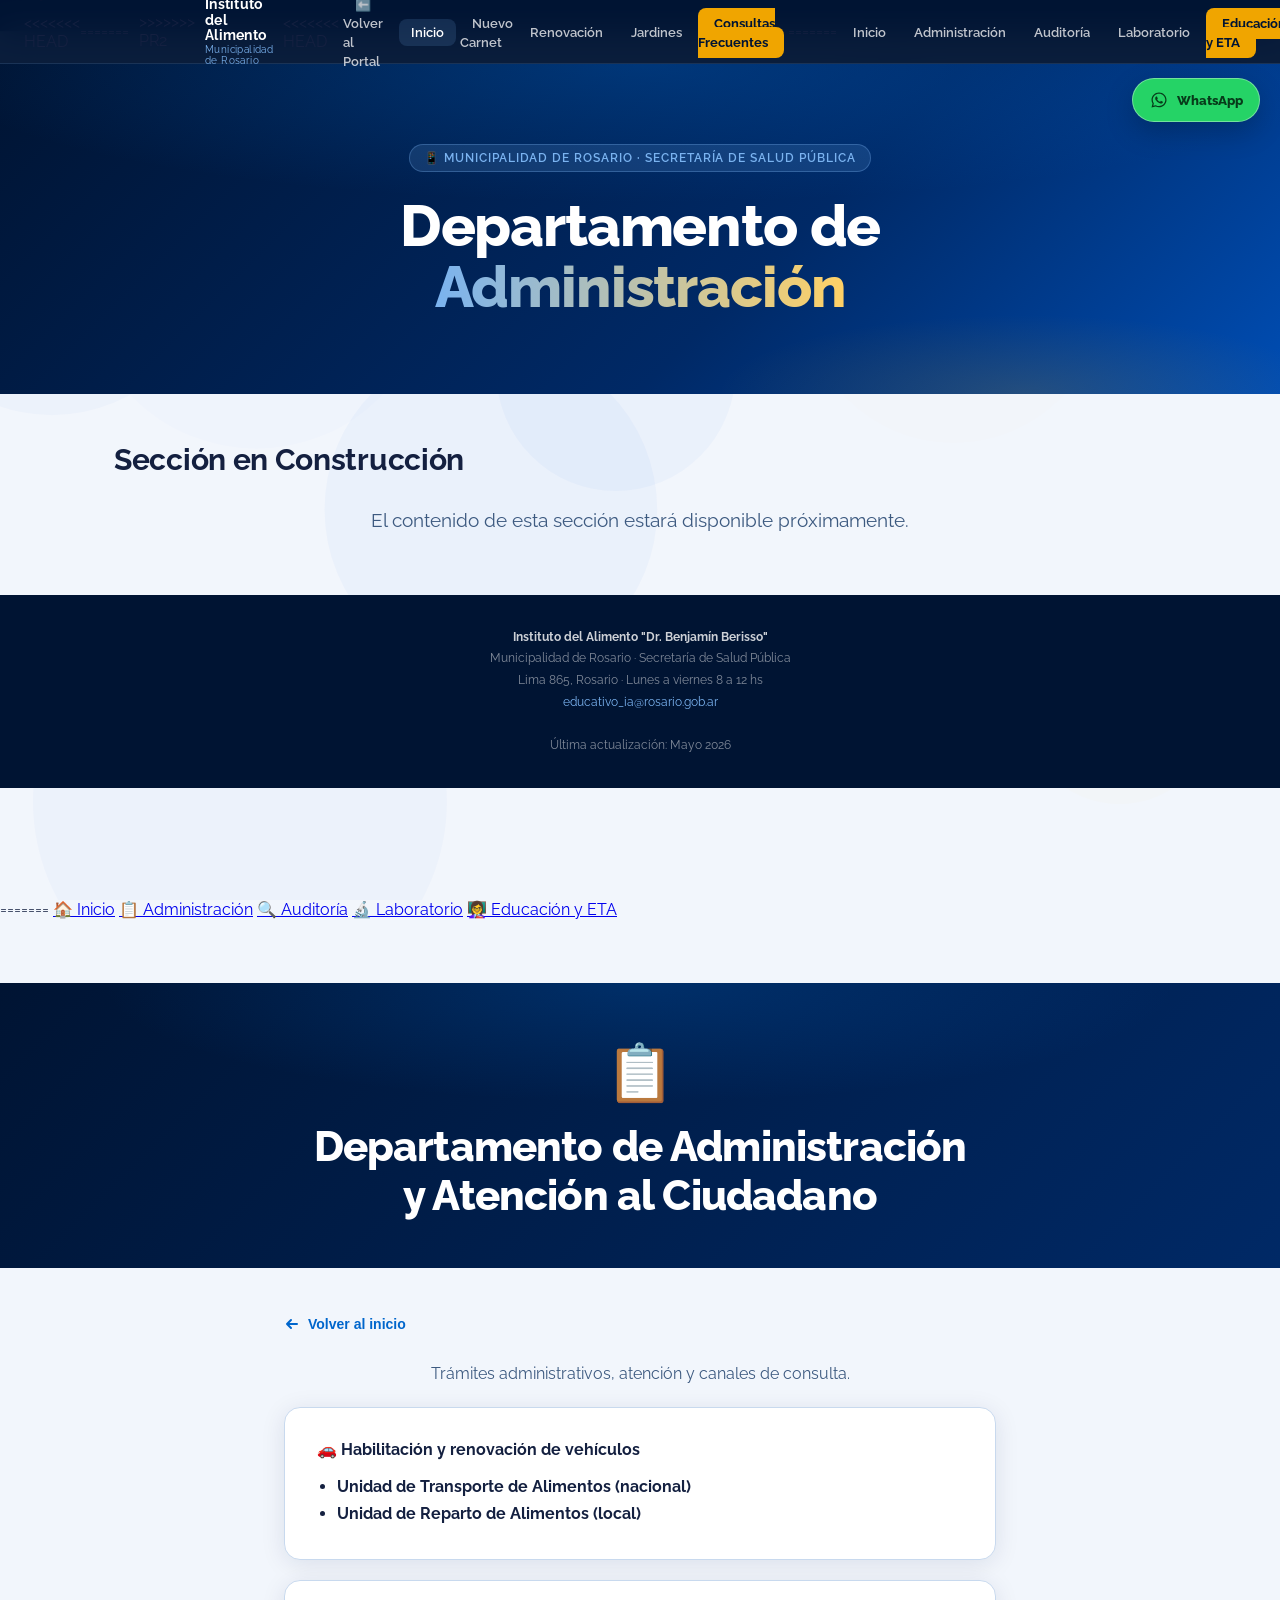
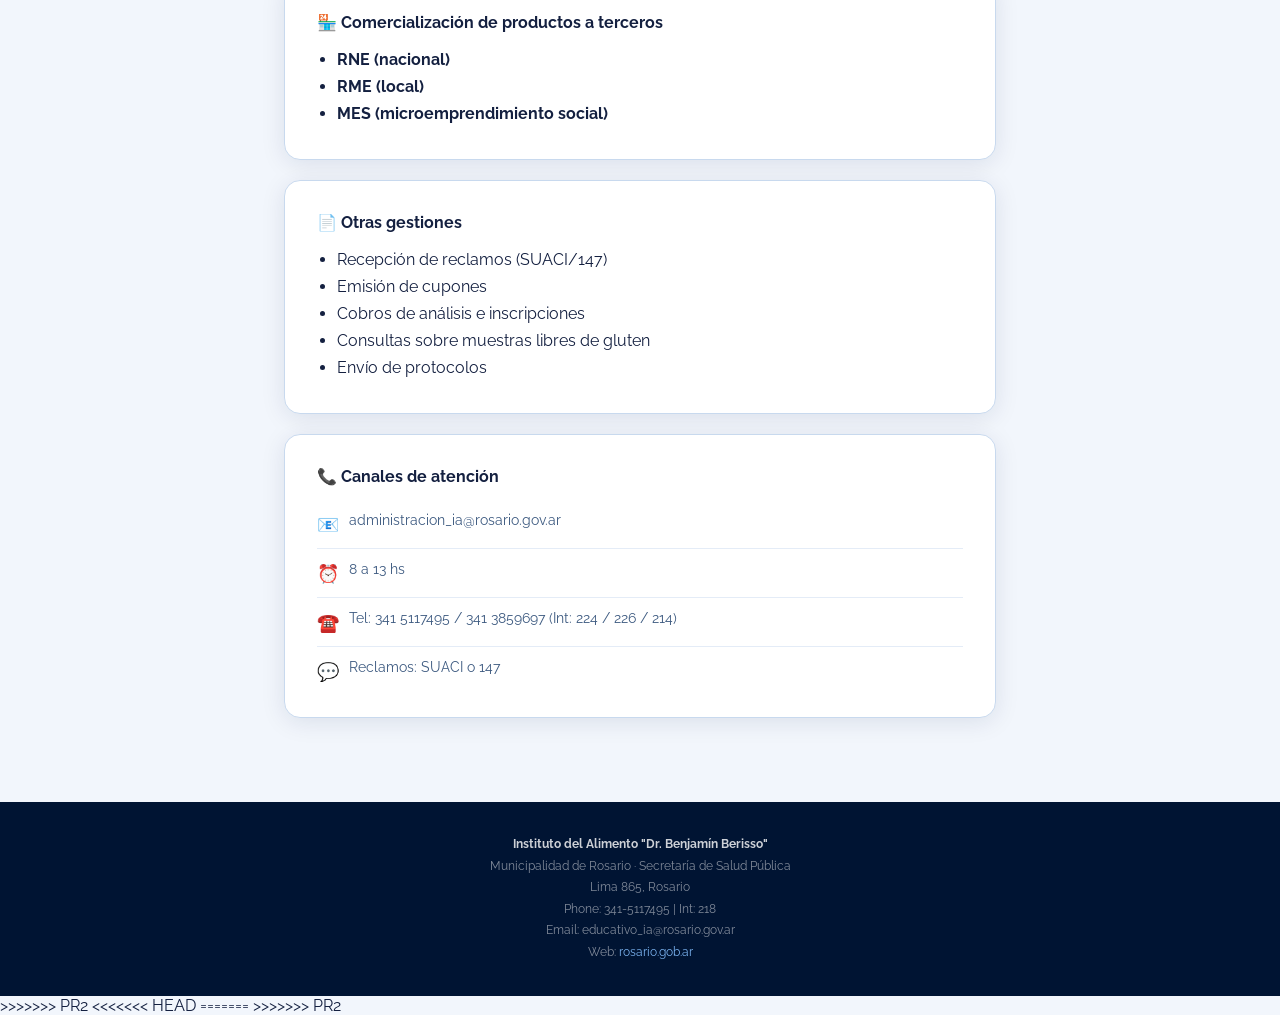
==== commit c8c29d23: "Resolve merge conflicts for PR #2 against main - Keep multi-page static HTML/CSS routing structure f" ====
--- a/administracion.html
+++ b/administracion.html
@@ -882,19 +882,31 @@
 
 <!-- NAV -->
 <nav class="nav" id="mainNav">
+<<<<<<< HEAD
   <div class="nav-brand" onclick="showPage('home')">
+=======
+  <div class="nav-brand" href="index.html">
+>>>>>>> PR2
     <div class="nav-brand-text">
       <span class="nav-brand-title">Instituto del Alimento</span>
       <span class="nav-brand-sub">Municipalidad de Rosario</span>
     </div>
   </div>
   <ul class="nav-links">
+<<<<<<< HEAD
     <li><a href="index.html">⬅️ Volver al Portal</a></li>
     <li><a onclick="showPage('home')" id="nav-home">Inicio</a></li>
     <li><a onclick="showPage('nuevo-carnet')" id="nav-nuevo-carnet">Nuevo Carnet</a></li>
     <li><a onclick="showPage('renovacion')" id="nav-renovacion">Renovación</a></li>
     <li><a onclick="showPage('jardines')" id="nav-jardines">Jardines</a></li>
     <li><a onclick="showPage('faq')" id="nav-faq" class="nav-cta">Consultas Frecuentes</a></li>
+=======
+    <li><a href="index.html">Inicio</a></li>
+    <li><a href="administracion.html">Administración</a></li>
+    <li><a href="auditoria.html">Auditoría</a></li>
+    <li><a href="laboratorio.html">Laboratorio</a></li>
+    <li><a href="educativo.html" class="nav-cta">Educación y ETA</a></li>
+>>>>>>> PR2
   </ul>
   <div class="hamburger" id="hamburger" onclick="toggleMenu()">
     <span></span><span></span><span></span>
@@ -902,6 +914,7 @@
 </nav>
 
 <div class="mobile-menu" id="mobileMenu">
+<<<<<<< HEAD
   <a href="index.html">⬅️ Volver al Portal</a>
   <a onclick="showPage('home');toggleMenu()">🏠 Inicio</a>
   <a onclick="showPage('nuevo-carnet');toggleMenu()">📋 Nuevo Carnet</a>
@@ -933,6 +946,80 @@
 <!-- ════════════════════════════════
      README para GitHub
 ════════════════════════════════ -->
+=======
+  <a href="index.html">🏠 Inicio</a>
+  <a href="administracion.html">📋 Administración</a>
+  <a href="auditoria.html">🔍 Auditoría</a>
+  <a href="laboratorio.html">🔬 Laboratorio</a>
+  <a href="educativo.html">👩‍🏫 Educación y ETA</a>
+</div>
+
+
+<div class="page active" style="display: block;">
+  <section class="info-hero">
+    <span class="info-icon">📋</span>
+    <h1 class="info-title" style="font-size: clamp(26px, 4vw, 42px);">Departamento de Administración<br>y Atención al Ciudadano</h1>
+  </section>
+
+  <div class="info-content">
+    <button class="btn-back" onclick="window.location.href='index.html'">
+      <svg width="16" height="16" viewBox="0 0 16 16" fill="none"><path d="M13 8H3M7 12l-4-4 4-4" stroke="currentColor" stroke-width="2" stroke-linecap="round" stroke-linejoin="round"/></svg>
+      Volver al inicio
+    </button>
+
+    <p style="text-align:center; color: var(--gray-600); margin-bottom: 24px; font-size: 16px;">
+      Trámites administrativos, atención y canales de consulta.
+    </p>
+
+    <div class="info-card">
+      <h3>🚗 Habilitación y renovación de vehículos</h3>
+      <ul>
+        <li style="margin-left: 20px; padding: 4px 0;"><strong>Unidad de Transporte de Alimentos (nacional)</strong></li>
+        <li style="margin-left: 20px; padding: 4px 0;"><strong>Unidad de Reparto de Alimentos (local)</strong></li>
+      </ul>
+    </div>
+
+    <div class="info-card">
+      <h3>🏪 Comercialización de productos a terceros</h3>
+      <ul>
+        <li style="margin-left: 20px; padding: 4px 0;"><strong>RNE (nacional)</strong></li>
+        <li style="margin-left: 20px; padding: 4px 0;"><strong>RME (local)</strong></li>
+        <li style="margin-left: 20px; padding: 4px 0;"><strong>MES (microemprendimiento social)</strong></li>
+      </ul>
+    </div>
+
+    <div class="info-card">
+      <h3>📄 Otras gestiones</h3>
+      <ul>
+        <li style="margin-left: 20px; padding: 4px 0;">Recepción de reclamos (SUACI/147)</li>
+        <li style="margin-left: 20px; padding: 4px 0;">Emisión de cupones</li>
+        <li style="margin-left: 20px; padding: 4px 0;">Cobros de análisis e inscripciones</li>
+        <li style="margin-left: 20px; padding: 4px 0;">Consultas sobre muestras libres de gluten</li>
+        <li style="margin-left: 20px; padding: 4px 0;">Envío de protocolos</li>
+      </ul>
+    </div>
+
+    <div class="info-card">
+      <h3>📞 Canales de atención</h3>
+      <div class="info-row"><span class="info-row-icon">📧</span><div class="info-row-text">administracion_ia@rosario.gov.ar</div></div>
+      <div class="info-row"><span class="info-row-icon">⏰</span><div class="info-row-text">8 a 13 hs</div></div>
+      <div class="info-row"><span class="info-row-icon">☎️</span><div class="info-row-text">Tel: 341 5117495 / 341 3859697 (Int: 224 / 226 / 214)</div></div>
+      <div class="info-row"><span class="info-row-icon">💬</span><div class="info-row-text">Reclamos: SUACI o 147</div></div>
+    </div>
+  </div>
+
+  <footer>
+    <strong>Instituto del Alimento "Dr. Benjamín Berisso"</strong><br>
+    Municipalidad de Rosario · Secretaría de Salud Pública<br>
+    Lima 865, Rosario<br>
+    Phone: 341-5117495 | Int: 218<br>
+    Email: educativo_ia@rosario.gov.ar<br>
+    Web: <a href="https://www.rosario.gob.ar" target="_blank" rel="noopener">rosario.gob.ar</a>
+  </footer>
+</div>
+
+
+>>>>>>> PR2
 <script>
 /* ══════════════════════════
    CANVAS BACKGROUND ANIMATION
@@ -993,6 +1080,7 @@
 window.addEventListener('resize', () => { resize(); initParticles(); });
 
 /* ══════════════════════════
+<<<<<<< HEAD
    ROUTING
 ══════════════════════════ */
 const pages = ['home', 'nuevo-carnet', 'renovacion', 'jardines', 'faq'];
@@ -1026,6 +1114,8 @@
 if (pages.includes(initHash)) showPage(initHash);
 
 /* ══════════════════════════
+=======
+>>>>>>> PR2
    HAMBURGER MENU
 ══════════════════════════ */
 function toggleMenu() {
@@ -1074,4 +1164,8 @@
 });
 </script>
 </body>
+<<<<<<< HEAD
 </html>
+=======
+</html>
+>>>>>>> PR2
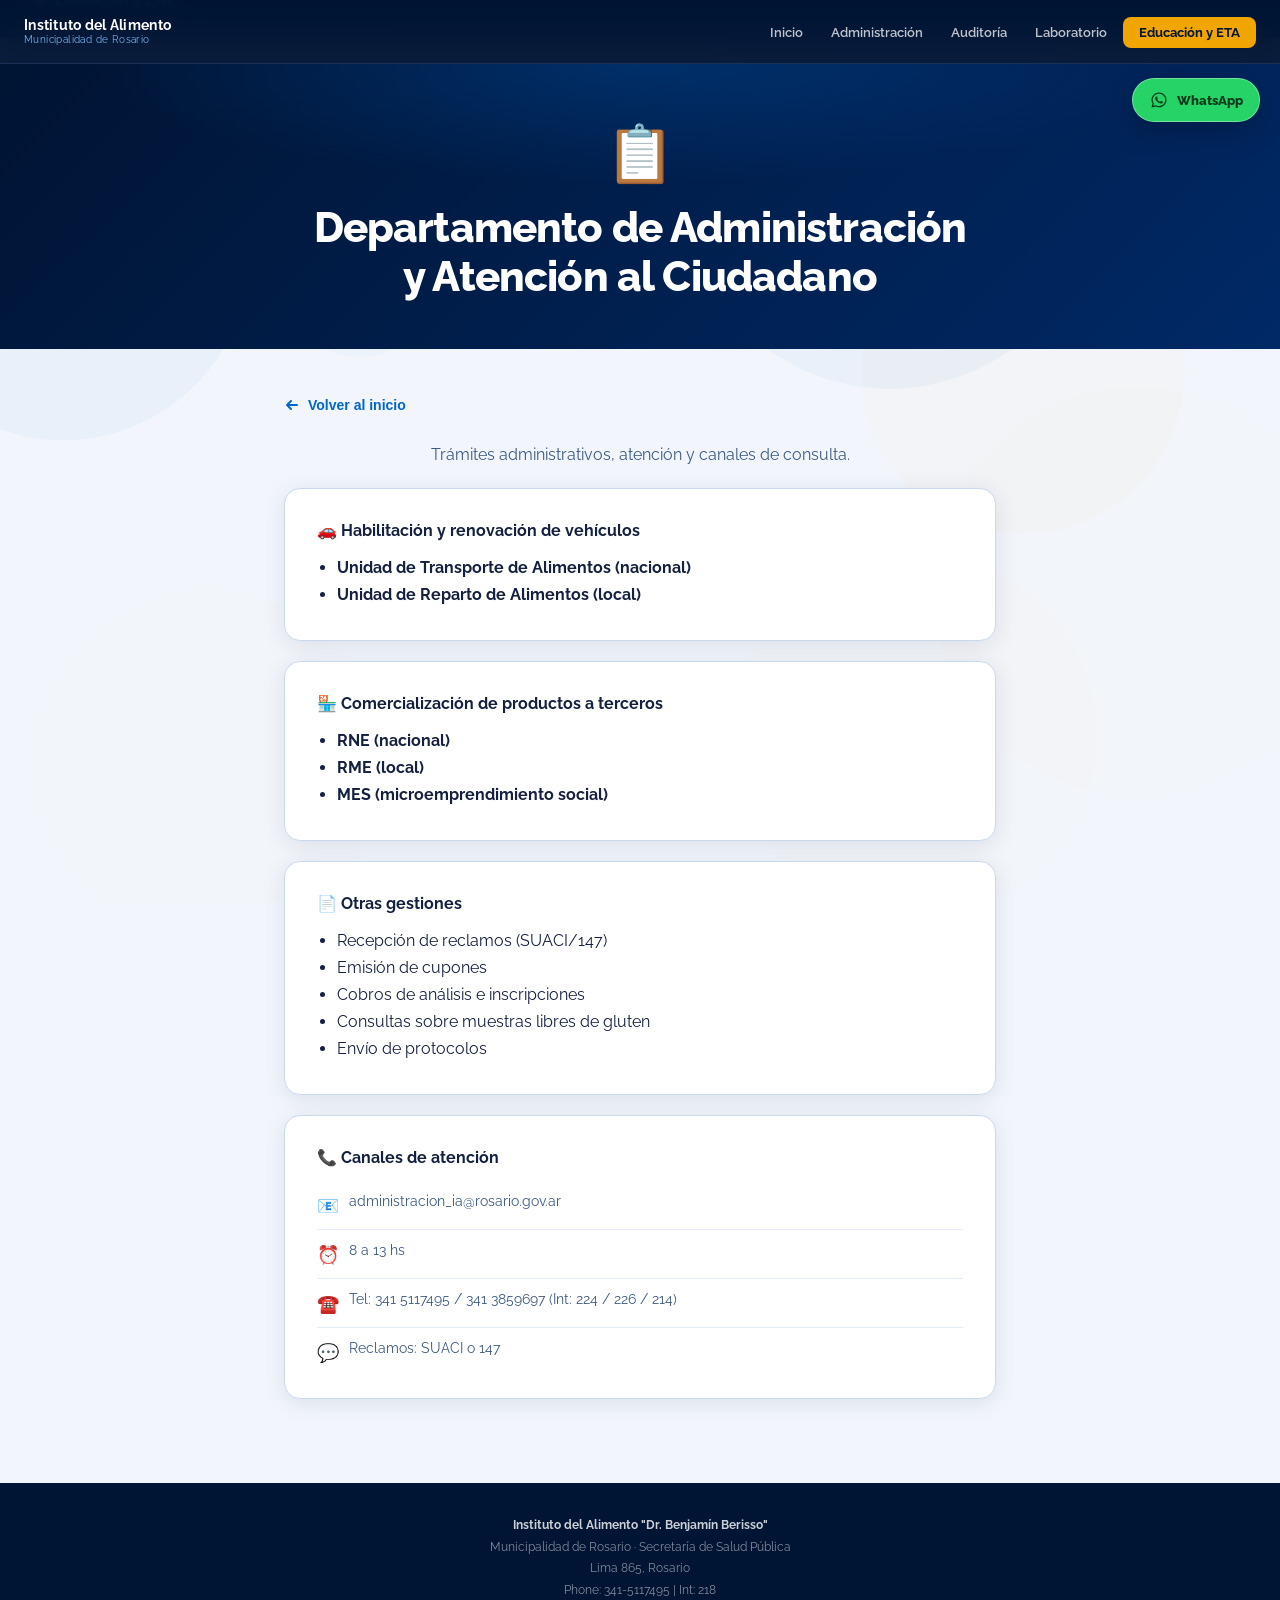
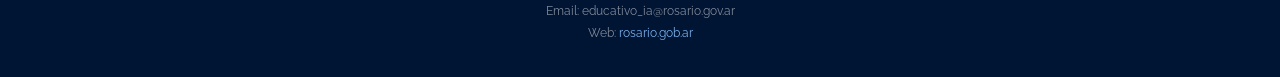
==== commit c049ca9a: "Resolve merge conflicts for PR #2 against main without markers - Resolved conflicts effectively main" ====
--- a/administracion.html
+++ b/administracion.html
@@ -882,31 +882,18 @@
 
 <!-- NAV -->
 <nav class="nav" id="mainNav">
-<<<<<<< HEAD
-  <div class="nav-brand" onclick="showPage('home')">
-=======
   <div class="nav-brand" href="index.html">
->>>>>>> PR2
     <div class="nav-brand-text">
       <span class="nav-brand-title">Instituto del Alimento</span>
       <span class="nav-brand-sub">Municipalidad de Rosario</span>
     </div>
   </div>
   <ul class="nav-links">
-<<<<<<< HEAD
-    <li><a href="index.html">⬅️ Volver al Portal</a></li>
-    <li><a onclick="showPage('home')" id="nav-home">Inicio</a></li>
-    <li><a onclick="showPage('nuevo-carnet')" id="nav-nuevo-carnet">Nuevo Carnet</a></li>
-    <li><a onclick="showPage('renovacion')" id="nav-renovacion">Renovación</a></li>
-    <li><a onclick="showPage('jardines')" id="nav-jardines">Jardines</a></li>
-    <li><a onclick="showPage('faq')" id="nav-faq" class="nav-cta">Consultas Frecuentes</a></li>
-=======
     <li><a href="index.html">Inicio</a></li>
     <li><a href="administracion.html">Administración</a></li>
     <li><a href="auditoria.html">Auditoría</a></li>
     <li><a href="laboratorio.html">Laboratorio</a></li>
     <li><a href="educativo.html" class="nav-cta">Educación y ETA</a></li>
->>>>>>> PR2
   </ul>
   <div class="hamburger" id="hamburger" onclick="toggleMenu()">
     <span></span><span></span><span></span>
@@ -914,39 +901,6 @@
 </nav>
 
 <div class="mobile-menu" id="mobileMenu">
-<<<<<<< HEAD
-  <a href="index.html">⬅️ Volver al Portal</a>
-  <a onclick="showPage('home');toggleMenu()">🏠 Inicio</a>
-  <a onclick="showPage('nuevo-carnet');toggleMenu()">📋 Nuevo Carnet</a>
-  <a onclick="showPage('renovacion');toggleMenu()">🔄 Renovación</a>
-  <a onclick="showPage('jardines');toggleMenu()">👩‍🏫 Jardines de Infantes</a>
-  <a onclick="showPage('faq');toggleMenu()">❓ Consultas Frecuentes</a>
-</div>
-
-<!-- ════════════════════════════════
-     PAGE: CONTENT
-════════════════════════════════ -->
-<div class="page active" id="page-home">
-  <section class="hero">
-    <div class="hero-badge">📱 Municipalidad de Rosario · Secretaría de Salud Pública</div>
-    <h1 class="hero-title">Departamento de<br><span>Administración</span></h1>
-  </section>
-  <section class="cards-section">
-    <h2 class="section-title">Sección en Construcción</h2>
-    <p style="text-align: center; color: var(--gray-600); font-size: 1.2rem; margin-top: 2rem;">El contenido de esta sección estará disponible próximamente.</p>
-  </section>
-  <footer>
-    <strong>Instituto del Alimento "Dr. Benjamín Berisso"</strong><br>
-    Municipalidad de Rosario · Secretaría de Salud Pública<br>
-    Lima 865, Rosario · Lunes a viernes 8 a 12 hs<br>
-    <a href="mailto:educativo_ia@rosario.gob.ar">educativo_ia@rosario.gob.ar</a><br><br>
-    Última actualización: Mayo 2026
-  </footer>
-</div>
-<!-- ════════════════════════════════
-     README para GitHub
-════════════════════════════════ -->
-=======
   <a href="index.html">🏠 Inicio</a>
   <a href="administracion.html">📋 Administración</a>
   <a href="auditoria.html">🔍 Auditoría</a>
@@ -1019,7 +973,6 @@
 </div>
 
 
->>>>>>> PR2
 <script>
 /* ══════════════════════════
    CANVAS BACKGROUND ANIMATION
@@ -1080,42 +1033,6 @@
 window.addEventListener('resize', () => { resize(); initParticles(); });
 
 /* ══════════════════════════
-<<<<<<< HEAD
-   ROUTING
-══════════════════════════ */
-const pages = ['home', 'nuevo-carnet', 'renovacion', 'jardines', 'faq'];
-
-function showPage(id) {
-  pages.forEach(p => {
-    document.getElementById('page-' + p)?.classList.remove('active');
-    const navEl = document.getElementById('nav-' + p);
-    if (navEl) navEl.classList.remove('active');
-  });
-  const el = document.getElementById('page-' + id);
-  if (el) {
-    el.classList.add('active');
-    window.scrollTo({ top: 0, behavior: 'smooth' });
-  }
-  const navEl = document.getElementById('nav-' + id);
-  if (navEl) navEl.classList.add('active');
-
-  // Update hash without triggering scroll
-  history.pushState(null, '', '#' + id);
-}
-
-// Handle browser back/forward
-window.addEventListener('popstate', () => {
-  const hash = location.hash.replace('#', '') || 'home';
-  if (pages.includes(hash)) showPage(hash);
-});
-
-// Initial load from hash
-const initHash = location.hash.replace('#', '') || 'home';
-if (pages.includes(initHash)) showPage(initHash);
-
-/* ══════════════════════════
-=======
->>>>>>> PR2
    HAMBURGER MENU
 ══════════════════════════ */
 function toggleMenu() {
@@ -1164,8 +1081,4 @@
 });
 </script>
 </body>
-<<<<<<< HEAD
 </html>
-=======
-</html>
->>>>>>> PR2
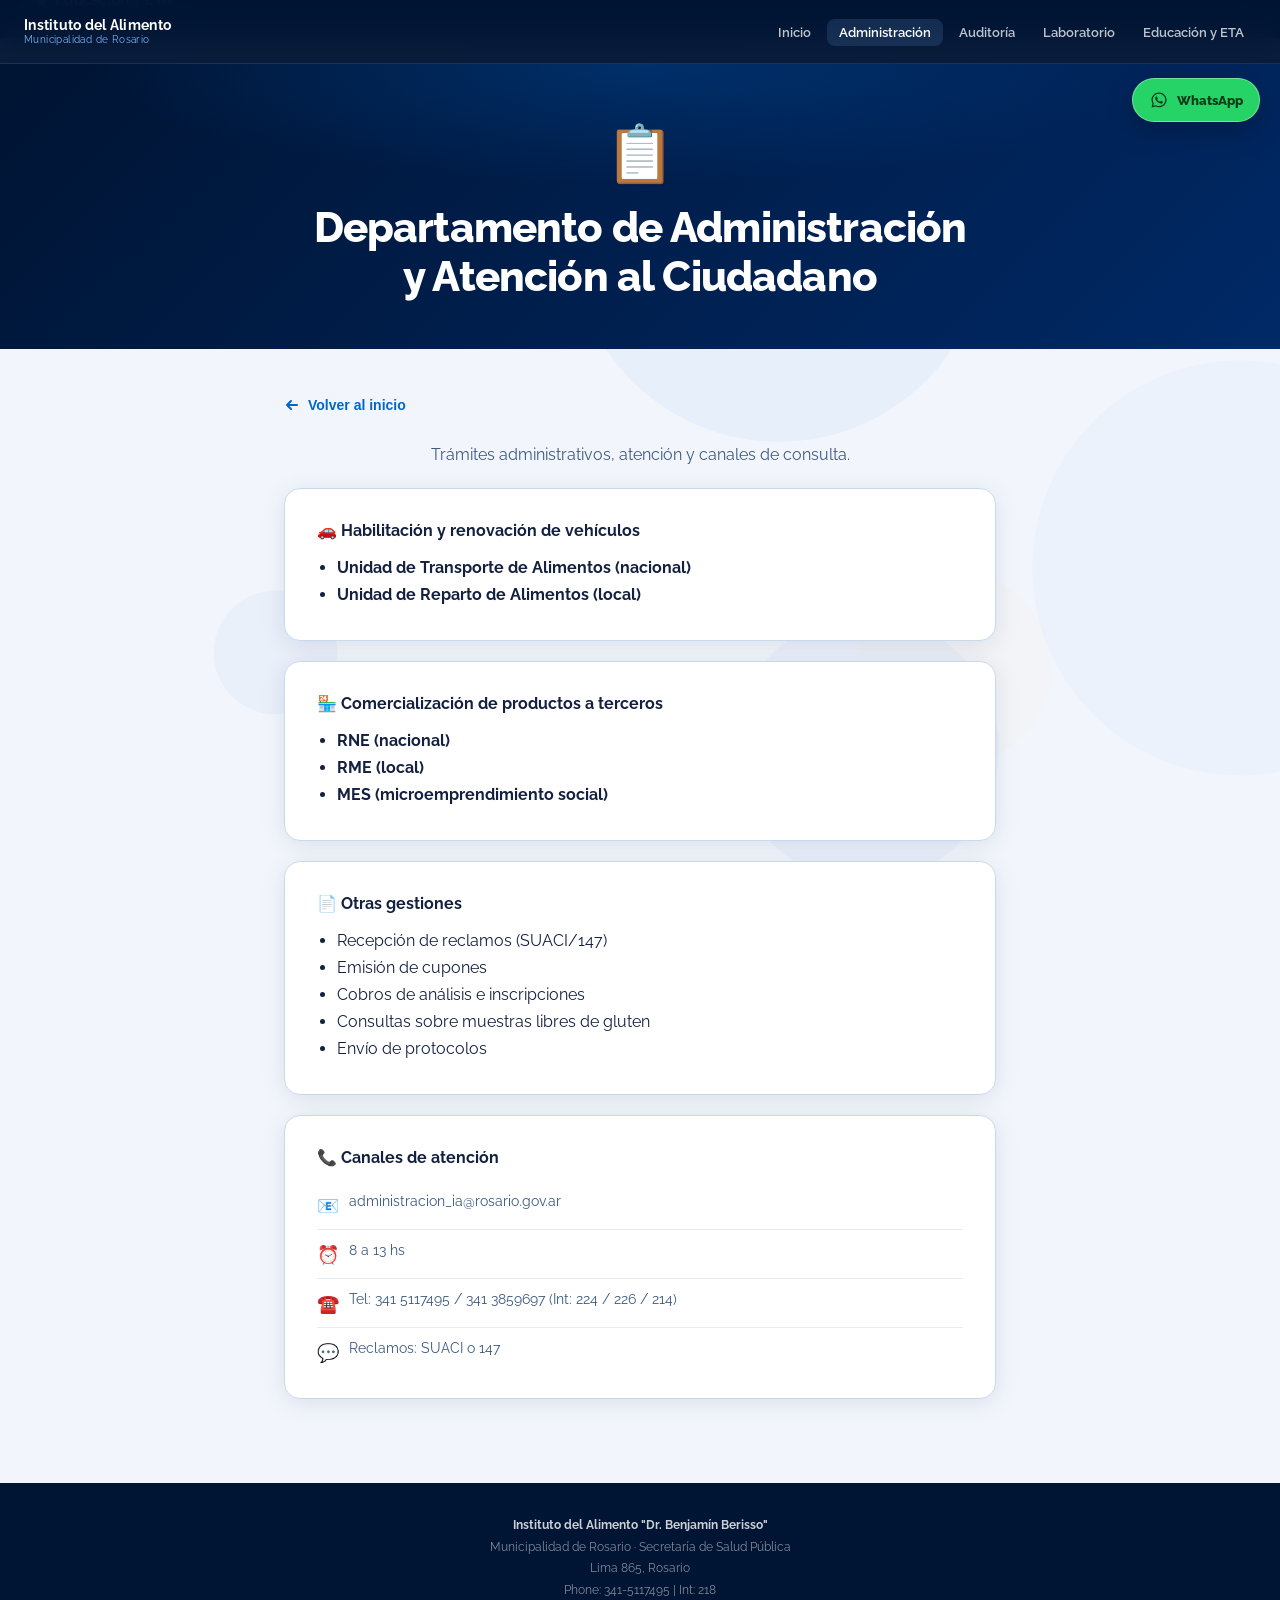
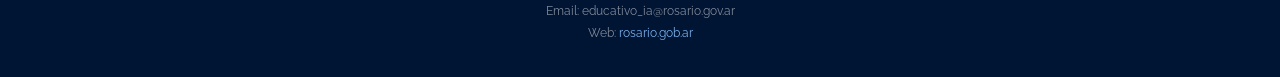
==== commit b1acf216: "Fix duplicate contact blocks breaking index.html layout and fix nav highlighting Removed erroneously" ====
--- a/administracion.html
+++ b/administracion.html
@@ -893,7 +893,7 @@
     <li><a href="administracion.html">Administración</a></li>
     <li><a href="auditoria.html">Auditoría</a></li>
     <li><a href="laboratorio.html">Laboratorio</a></li>
-    <li><a href="educativo.html" class="nav-cta">Educación y ETA</a></li>
+    <li><a href="educativo.html" >Educación y ETA</a></li>
   </ul>
   <div class="hamburger" id="hamburger" onclick="toggleMenu()">
     <span></span><span></span><span></span>
@@ -1079,6 +1079,20 @@
   const pct = total > 0 ? (scrolled / total) * 100 : 0;
   document.getElementById('scrollProgress').style.width = pct + '%';
 });
+
+/* ══════════════════════════
+   DYNAMIC NAV ACTIVE STATE
+══════════════════════════ */
+document.addEventListener("DOMContentLoaded", () => {
+  const currentPath = window.location.pathname.split("/").pop() || "index.html";
+  document.querySelectorAll(".nav-links a, .mobile-menu a").forEach(link => {
+    if (link.getAttribute("href") === currentPath) {
+      link.classList.add("active");
+    } else {
+      link.classList.remove("active");
+    }
+  });
+});
 </script>
 </body>
 </html>
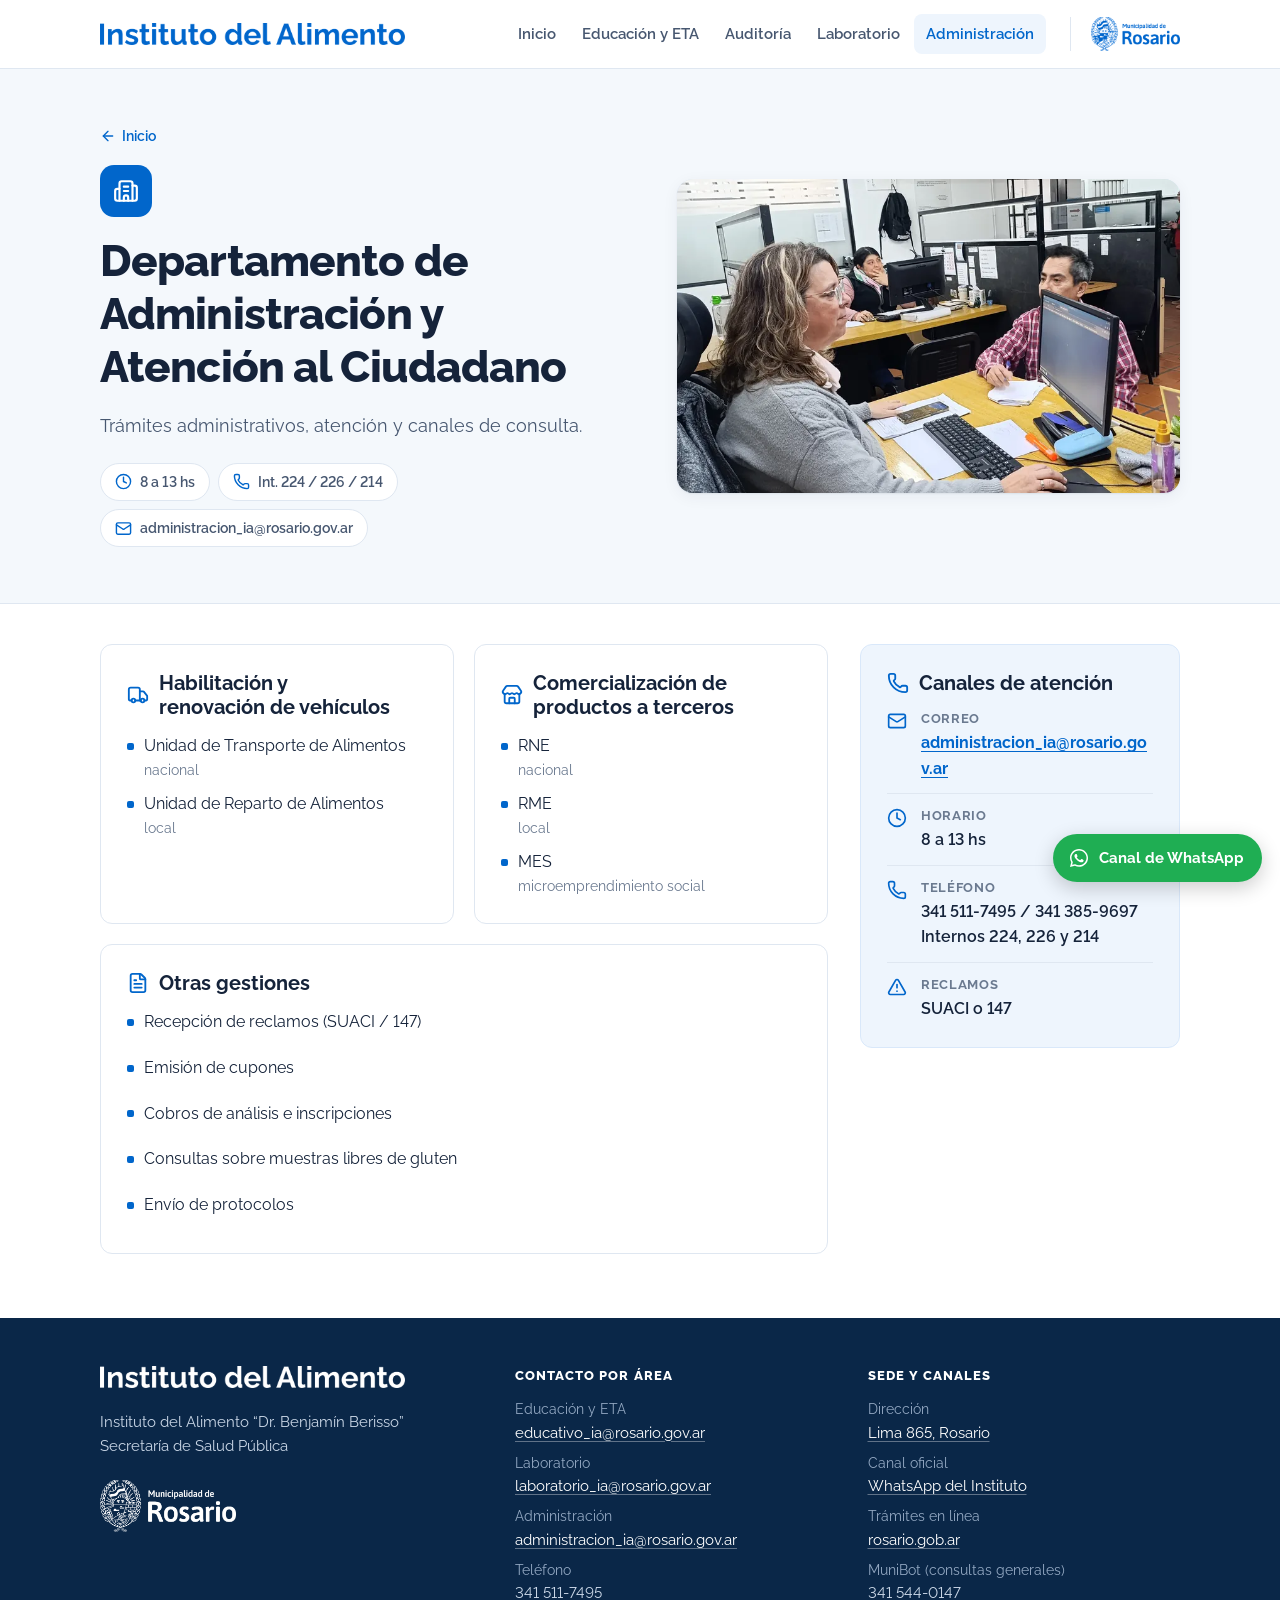
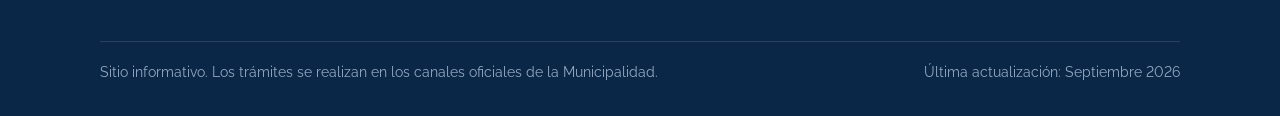
==== commit 448faccd: "Add files via upload" ====
--- a/administracion.html
+++ b/administracion.html
@@ -2,1097 +2,197 @@
 <html lang="es">
 <head>
 <meta charset="UTF-8">
-<meta name="description" content="Sitio Informativo del Instituto del Alimento. Tramites, informacion, carnet de manipulacion de alimentos, turnos, renovacion y consultas frecuentes.">
-<link rel="canonical" href="https://cbertol0.github.io/instituto-alimento/">
+<meta name="viewport" content="width=device-width, initial-scale=1.0">
+<title>Administración · Instituto del Alimento</title>
+<meta name="description" content="Administración y Atención al Ciudadano del Instituto del Alimento: vehículos, RNE, RME, MES, cupones y reclamos.">
+<link rel="canonical" href="https://ialimento.github.io/instituto-alimento/administracion.html">
+<meta name="theme-color" content="#0166cb">
 <meta property="og:type" content="website">
 <meta property="og:locale" content="es_AR">
 <meta property="og:site_name" content="Sitio Informativo del Instituto del Alimento">
-<meta property="og:title" content="Sitio Informativo del Instituto del Alimento">
-<meta property="og:description" content="Tramites e informacion del Instituto del Alimento en un solo lugar. Carnet, cursos, renovacion, material de estudio y consultas frecuentes.">
-<meta property="og:url" content="https://cbertol0.github.io/instituto-alimento/">
-<meta property="og:image" content="https://cbertol0.github.io/instituto-alimento/assets/preview-whatsapp.jpg">
-<meta property="og:image:secure_url" content="https://cbertol0.github.io/instituto-alimento/assets/preview-whatsapp.jpg">
-<meta property="og:image:type" content="image/jpeg">
+<meta property="og:title" content="Administración · Instituto del Alimento">
+<meta property="og:description" content="Administración y Atención al Ciudadano del Instituto del Alimento: vehículos, RNE, RME, MES, cupones y reclamos.">
+<meta property="og:url" content="https://ialimento.github.io/instituto-alimento/administracion.html">
+<meta property="og:image" content="https://ialimento.github.io/instituto-alimento/assets/preview-whatsapp.jpg">
 <meta property="og:image:width" content="1200">
 <meta property="og:image:height" content="630">
-<meta property="og:image:alt" content="Flyer del Sitio Informativo del Instituto del Alimento">
+<meta property="og:image:alt" content="Sitio Informativo del Instituto del Alimento">
 <meta name="twitter:card" content="summary_large_image">
-<meta name="twitter:title" content="Sitio Informativo del Instituto del Alimento">
-<meta name="twitter:description" content="Tramites e informacion del Instituto del Alimento en un solo lugar.">
-<meta name="twitter:image" content="https://cbertol0.github.io/instituto-alimento/assets/preview-whatsapp.jpg">
-<meta name="viewport" content="width=device-width, initial-scale=1.0">
-<meta name="description" content="Sitio informativo del Instituto del Alimento Dr. Benjamín Berisso — Municipalidad de Rosario. Carnet de manipulación de alimentos, turnos, renovación y más.">
-<title>Instituto del Alimento · Rosario</title>
-<link rel="preconnect" href="https://fonts.googleapis.com">
-<link rel="preconnect" href="https://fonts.gstatic.com" crossorigin>
-<link href="https://fonts.googleapis.com/css2?family=Raleway:ital,wght@0,300;0,400;0,500;0,600;0,700;0,800;1,300;1,400&display=swap" rel="stylesheet">
-
-<style>
-:root {
-  --blue-900: #001433;
-  --blue-800: #002966;
-  --blue-700: #004db3;
-  --blue-600: #0066cc;
-  --blue-500: #1a7de0;
-  --blue-300: #7ab3f0;
-  --blue-100: #d6e8ff;
-  --blue-50:  #f0f6ff;
-  --gold:       #f0a500;
-  --gold-light: #ffd166;
-  --white: #ffffff;
-  --gray-50:  #f2f6fc;
-  --gray-100: #e4ecf7;
-  --gray-200: #c8d9ee;
-  --gray-600: #3d5a80;
-  --gray-800: #142040;
-  --red-warn: #ae2012;
-  --green-ok: #1a6b3c;
-  --radius: 16px;
-  --radius-sm: 10px;
-  --shadow: 0 4px 24px rgba(0,30,80,0.10);
-  --shadow-lg: 0 12px 48px rgba(0,30,80,0.18);
-  --transition: all 0.32s cubic-bezier(0.4, 0, 0.2, 1);
-}
-
-*, *::before, *::after { box-sizing: border-box; margin: 0; padding: 0; }
-
-html { scroll-behavior: smooth; }
-
-body {
-  font-family: 'Raleway', sans-serif;
-  background: var(--gray-50);
-  color: var(--gray-800);
-  min-height: 100vh;
-  overflow-x: hidden;
-}
-
-/* ═══════════════════════════════
-   CANVAS BACKGROUND
-═══════════════════════════════ */
-#bg-canvas {
-  position: fixed;
-  top: 0; left: 0;
-  width: 100%; height: 100%;
-  z-index: 0;
-  pointer-events: none;
-}
-
-/* ═══════════════════════════════
-   NAV
-═══════════════════════════════ */
-.nav {
-  position: fixed;
-  top: 0; left: 0; right: 0;
-  z-index: 100;
-  background: rgba(0,20,51,0.96);
-  backdrop-filter: blur(16px);
-  -webkit-backdrop-filter: blur(16px);
-  border-bottom: 1px solid rgba(122,179,240,0.15);
-  padding: 0 24px;
-  display: flex;
-  align-items: center;
-  justify-content: space-between;
-  height: 64px;
-  transition: var(--transition);
-}
-
-.nav-brand {
-  display: flex;
-  align-items: center;
-  gap: 10px;
-  text-decoration: none;
-  cursor: pointer;
-}
-
-.nav-brand-icon {
-  width: 36px;
-  height: 36px;
-  background: linear-gradient(135deg, var(--blue-600), var(--gold));
-  border-radius: 10px;
-  display: flex;
-  align-items: center;
-  justify-content: center;
-  font-size: 18px;
-  flex-shrink: 0;
-  animation: pulse-brand 3s ease-in-out infinite;
-}
-
-@keyframes pulse-brand {
-  0%, 100% { box-shadow: 0 0 0 0 rgba(0,102,204,0.4); }
-  50% { box-shadow: 0 0 0 8px rgba(0,102,204,0); }
-}
-
-.nav-brand-text {
-  display: flex;
-  flex-direction: column;
-  line-height: 1.1;
-}
-
-.nav-brand-title {
-  font-family: 'Raleway', sans-serif;
-  font-weight: 700;
-  font-size: 14px;
-  color: var(--white);
-  letter-spacing: 0.02em;
-}
-
-.nav-brand-sub {
-  font-size: 10px;
-  color: var(--blue-300);
-  font-weight: 400;
-  letter-spacing: 0.04em;
-}
-
-.nav-links {
-  display: flex;
-  align-items: center;
-  gap: 4px;
-  list-style: none;
-}
-
-.nav-links a {
-  color: rgba(255,255,255,0.75);
-  text-decoration: none;
-  font-size: 13px;
-  font-weight: 600;
-  padding: 6px 12px;
-  border-radius: 8px;
-  transition: var(--transition);
-  cursor: pointer;
-}
-
-.nav-links a:hover,
-.nav-links a.active {
-  color: var(--white);
-  background: rgba(122,179,240,0.15);
-}
-
-.nav-cta {
-  background: var(--gold) !important;
-  color: var(--blue-900) !important;
-  font-weight: 700 !important;
-  padding: 8px 16px !important;
-}
-
-.nav-cta:hover {
-  background: var(--gold-light) !important;
-  color: var(--blue-900) !important;
-}
-
-.whatsapp-bubble {
-  position: fixed;
-  top: 78px;
-  right: 20px;
-  z-index: 101;
-  display: inline-flex;
-  align-items: center;
-  gap: 8px;
-  min-height: 44px;
-  padding: 10px 16px;
-  border-radius: 999px;
-  background: #25d366;
-  color: #073b1a;
-  font-weight: 800;
-  font-size: 13px;
-  text-decoration: none;
-  box-shadow: 0 10px 28px rgba(0,0,0,0.22);
-  border: 1px solid rgba(255,255,255,0.35);
-  transition: var(--transition);
-}
-
-.whatsapp-bubble:hover {
-  transform: translateY(-2px);
-  background: #2ee173;
-  box-shadow: 0 14px 34px rgba(0,0,0,0.28);
-}
-
-.whatsapp-bubble svg {
-  width: 20px;
-  height: 20px;
-  flex-shrink: 0;
-}
-
-.hamburger {
-  display: none;
-  flex-direction: column;
-  gap: 5px;
-  cursor: pointer;
-  padding: 8px;
-  border-radius: 8px;
-  transition: var(--transition);
-}
-
-.hamburger span {
-  display: block;
-  width: 22px;
-  height: 2px;
-  background: var(--white);
-  border-radius: 2px;
-  transition: var(--transition);
-}
-
-.hamburger.open span:nth-child(1) { transform: translateY(7px) rotate(45deg); }
-.hamburger.open span:nth-child(2) { opacity: 0; transform: scaleX(0); }
-.hamburger.open span:nth-child(3) { transform: translateY(-7px) rotate(-45deg); }
-
-.mobile-menu {
-  position: fixed;
-  top: 64px; left: 0; right: 0;
-  background: var(--blue-900);
-  z-index: 99;
-  padding: 16px;
-  display: flex;
-  flex-direction: column;
-  gap: 4px;
-  transform: translateY(-110%);
-  transition: transform 0.35s cubic-bezier(0.4, 0, 0.2, 1);
-  border-bottom: 1px solid rgba(122,179,240,0.15);
-}
-
-.mobile-menu.open { transform: translateY(0); }
-
-.mobile-menu a {
-  color: rgba(255,255,255,0.85);
-  text-decoration: none;
-  font-size: 15px;
-  font-weight: 600;
-  padding: 12px 16px;
-  border-radius: 10px;
-  cursor: pointer;
-  transition: var(--transition);
-}
-
-.mobile-menu a:hover { background: rgba(122,179,240,0.12); color: var(--white); }
-
-/* ═══════════════════════════════
-   PAGES / ROUTING
-═══════════════════════════════ */
-.page {
-  display: none;
-  position: relative;
-  z-index: 1;
-  min-height: 100vh;
-  padding-top: 64px;
-  animation: page-in 0.45s cubic-bezier(0.4, 0, 0.2, 1);
-}
-
-.page.active { display: block; }
-
-@keyframes page-in {
-  from { opacity: 0; transform: translateY(20px); }
-  to { opacity: 1; transform: translateY(0); }
-}
-
-/* ═══════════════════════════════
-   HERO
-═══════════════════════════════ */
-.hero {
-  background: linear-gradient(135deg, var(--blue-900) 0%, var(--blue-800) 60%, var(--blue-700) 100%);
-  padding: 80px 24px 60px;
-  text-align: center;
-  position: relative;
-  overflow: hidden;
-}
-
-.hero::before {
-  content: '';
-  position: absolute;
-  inset: 0;
-  background:
-    radial-gradient(ellipse 80% 60% at 50% 0%, rgba(0,102,204,0.3) 0%, transparent 70%),
-    radial-gradient(ellipse 40% 40% at 80% 100%, rgba(240,165,0,0.15) 0%, transparent 60%);
-  pointer-events: none;
-}
-
-.hero-badge {
-  display: inline-flex;
-  align-items: center;
-  gap: 6px;
-  background: rgba(122,179,240,0.15);
-  border: 1px solid rgba(122,179,240,0.3);
-  color: var(--blue-300);
-  font-size: 12px;
-  font-weight: 600;
-  letter-spacing: 0.08em;
-  text-transform: uppercase;
-  padding: 6px 14px;
-  border-radius: 99px;
-  margin-bottom: 24px;
-  animation: badge-in 0.6s ease both;
-}
-
-.hero-title {
-  font-family: 'Raleway', sans-serif;
-  font-size: clamp(32px, 6vw, 58px);
-  font-weight: 800;
-  color: var(--white);
-  line-height: 1.05;
-  letter-spacing: -0.02em;
-  margin-bottom: 16px;
-  animation: hero-title-in 0.7s ease 0.1s both;
-}
-
-.hero-title span {
-  background: linear-gradient(90deg, var(--blue-300), var(--gold-light));
-  -webkit-background-clip: text;
-  -webkit-text-fill-color: transparent;
-  background-clip: text;
-}
-
-.hero-subtitle {
-  color: rgba(255,255,255,0.65);
-  font-size: 17px;
-  font-weight: 400;
-  max-width: 520px;
-  margin: 0 auto 40px;
-  line-height: 1.6;
-  animation: hero-title-in 0.7s ease 0.2s both;
-}
-
-.hero-alert {
-  display: inline-flex;
-  align-items: center;
-  gap: 10px;
-  background: rgba(240,165,0,0.15);
-  border: 1px solid rgba(240,165,0,0.35);
-  color: var(--gold-light);
-  padding: 12px 20px;
-  border-radius: 12px;
-  font-size: 14px;
-  font-weight: 600;
-  max-width: 560px;
-  text-align: left;
-  animation: hero-title-in 0.7s ease 0.3s both;
-}
-
-@keyframes badge-in {
-  from { opacity: 0; transform: scale(0.9); }
-  to { opacity: 1; transform: scale(1); }
-}
-
-@keyframes hero-title-in {
-  from { opacity: 0; transform: translateY(24px); }
-  to { opacity: 1; transform: translateY(0); }
-}
-
-/* ═══════════════════════════════
-   MAIN CARDS GRID
-═══════════════════════════════ */
-.cards-section {
-  padding: 48px 24px 64px;
-  max-width: 1100px;
-  margin: 0 auto;
-}
-
-.section-label {
-  font-family: 'Raleway', sans-serif;
-  font-size: 12px;
-  font-weight: 700;
-  letter-spacing: 0.12em;
-  text-transform: uppercase;
-  color: var(--blue-600);
-  margin-bottom: 8px;
-}
-
-.section-title {
-  font-family: 'Raleway', sans-serif;
-  font-size: clamp(22px, 4vw, 30px);
-  font-weight: 700;
-  color: var(--gray-800);
-  margin-bottom: 32px;
-  letter-spacing: -0.01em;
-}
-
-.main-grid {
-  display: grid;
-  grid-template-columns: repeat(auto-fit, minmax(240px, 1fr));
-  gap: 20px;
-}
-
-.main-card {
-  background: var(--white);
-  border-radius: var(--radius);
-  padding: 32px 28px;
-  cursor: pointer;
-  border: 2px solid transparent;
-  box-shadow: var(--shadow);
-  transition: var(--transition);
-  position: relative;
-  overflow: hidden;
-  display: flex;
-  flex-direction: column;
-  gap: 12px;
-  text-decoration: none;
-  color: inherit;
-}
-
-.main-card::before {
-  content: '';
-  position: absolute;
-  top: 0; left: 0; right: 0;
-  height: 4px;
-  background: linear-gradient(90deg, var(--blue-600), var(--blue-300));
-  opacity: 0;
-  transition: var(--transition);
-}
-
-.main-card:hover {
-  transform: translateY(-6px);
-  box-shadow: var(--shadow-lg);
-  border-color: var(--blue-300);
-}
-
-.main-card:hover::before { opacity: 1; }
-
-.main-card.accent-gold::before {
-  background: linear-gradient(90deg, var(--gold), var(--gold-light));
-}
-
-.main-card.accent-gold:hover { border-color: var(--gold-light); }
-
-.card-icon {
-  font-size: 36px;
-  line-height: 1;
-  display: block;
-  filter: drop-shadow(0 2px 8px rgba(0,0,0,0.1));
-  transition: transform 0.3s ease;
-}
-
-.main-card:hover .card-icon { transform: scale(1.15) rotate(-5deg); }
-
-.card-title {
-  font-family: 'Raleway', sans-serif;
-  font-size: 18px;
-  font-weight: 700;
-  color: var(--gray-800);
-  letter-spacing: -0.01em;
-}
-
-.card-desc {
-  font-size: 13px;
-  color: var(--gray-600);
-  line-height: 1.5;
-}
-
-.card-arrow {
-  margin-top: auto;
-  display: flex;
-  align-items: center;
-  gap: 6px;
-  font-size: 13px;
-  font-weight: 600;
-  color: var(--blue-600);
-  transition: var(--transition);
-}
-
-.main-card.accent-gold .card-arrow { color: var(--gold); }
-
-.main-card:hover .card-arrow { gap: 10px; }
-
-.card-arrow svg { flex-shrink: 0; }
-
-/* ═══════════════════════════════
-   FAQ / CONSULTAS GRID
-═══════════════════════════════ */
-.faq-grid {
-  display: grid;
-  grid-template-columns: repeat(auto-fit, minmax(220px, 1fr));
-  gap: 16px;
-  margin-bottom: 40px;
-}
-
-.faq-cat-card {
-  background: var(--white);
-  border-radius: var(--radius);
-  padding: 24px 20px;
-  cursor: pointer;
-  border: 2px solid var(--gray-200);
-  box-shadow: var(--shadow);
-  transition: var(--transition);
-  display: flex;
-  flex-direction: column;
-  align-items: flex-start;
-  gap: 8px;
-}
-
-.faq-cat-card:hover,
-.faq-cat-card.active {
-  border-color: var(--blue-600);
-  background: var(--blue-100);
-}
-
-.faq-cat-icon { font-size: 28px; }
-.faq-cat-title {
-  font-family: 'Raleway', sans-serif;
-  font-size: 14px;
-  font-weight: 700;
-  color: var(--gray-800);
-  line-height: 1.2;
-}
-
-/* ═══════════════════════════════
-   ACCORDION
-═══════════════════════════════ */
-.faq-panel {
-  display: none;
-}
-.faq-panel.active { display: block; }
-
-.accordion-item {
-  background: var(--white);
-  border-radius: var(--radius-sm);
-  margin-bottom: 10px;
-  border: 1px solid var(--gray-200);
-  overflow: hidden;
-  transition: var(--transition);
-}
-
-.accordion-item:hover { border-color: var(--blue-300); }
-
-.accordion-header {
-  display: flex;
-  align-items: center;
-  justify-content: space-between;
-  padding: 18px 22px;
-  cursor: pointer;
-  font-family: 'Raleway', sans-serif;
-  font-weight: 600;
-  font-size: 15px;
-  color: var(--gray-800);
-  gap: 12px;
-  user-select: none;
-}
-
-.accordion-q {
-  display: flex;
-  align-items: center;
-  gap: 10px;
-}
-
-.accordion-q-icon {
-  width: 28px;
-  height: 28px;
-  background: var(--blue-100);
-  color: var(--blue-600);
-  border-radius: 8px;
-  display: flex;
-  align-items: center;
-  justify-content: center;
-  font-size: 14px;
-  font-weight: 800;
-  flex-shrink: 0;
-}
-
-.accordion-chevron {
-  width: 20px;
-  height: 20px;
-  flex-shrink: 0;
-  color: var(--blue-600);
-  transition: transform 0.3s ease;
-}
-
-.accordion-item.open .accordion-chevron { transform: rotate(180deg); }
-
-.accordion-body {
-  max-height: 0;
-  overflow: hidden;
-  transition: max-height 0.4s cubic-bezier(0.4, 0, 0.2, 1);
-}
-
-.accordion-body-inner {
-  padding: 0 22px 20px 60px;
-  font-size: 14px;
-  line-height: 1.7;
-  color: var(--gray-600);
-}
-
-.accordion-body-inner strong { color: var(--gray-800); }
-.accordion-body-inner .warn {
-  display: flex;
-  align-items: flex-start;
-  gap: 8px;
-  background: rgba(240,165,0,0.08);
-  border-left: 3px solid var(--gold);
-  padding: 10px 14px;
-  border-radius: 0 8px 8px 0;
-  margin-top: 10px;
-  font-size: 13px;
-  color: var(--gray-800);
-}
-
-.accordion-body-inner .ok {
-  display: flex;
-  align-items: flex-start;
-  gap: 8px;
-  background: rgba(26,107,60,0.07);
-  border-left: 3px solid var(--green-ok);
-  padding: 10px 14px;
-  border-radius: 0 8px 8px 0;
-  margin-top: 10px;
-  font-size: 13px;
-  color: var(--gray-800);
-}
-
-/* ═══════════════════════════════
-   INFO PAGES (Nuevo Carnet, Renovación, Jardines)
-═══════════════════════════════ */
-.info-hero {
-  background: linear-gradient(135deg, var(--blue-900), var(--blue-800));
-  padding: 56px 24px 48px;
-  text-align: center;
-  position: relative;
-  overflow: hidden;
-}
-
-.info-hero::before {
-  content: '';
-  position: absolute;
-  inset: 0;
-  background: radial-gradient(ellipse 60% 60% at 50% 0%, rgba(0,102,204,0.25), transparent 70%);
-}
-
-.info-icon {
-  font-size: 56px;
-  display: block;
-  margin-bottom: 16px;
-  animation: float-icon 3s ease-in-out infinite;
-  position: relative;
-}
-
-@keyframes float-icon {
-  0%, 100% { transform: translateY(0); }
-  50% { transform: translateY(-8px); }
-}
-
-.info-title {
-  font-family: 'Raleway', sans-serif;
-  font-size: clamp(26px, 5vw, 40px);
-  font-weight: 800;
-  color: var(--white);
-  letter-spacing: -0.02em;
-  position: relative;
-}
-
-.info-content {
-  max-width: 760px;
-  margin: 0 auto;
-  padding: 40px 24px 64px;
-}
-
-.info-card {
-  background: var(--white);
-  border-radius: var(--radius);
-  padding: 32px;
-  box-shadow: var(--shadow);
-  border: 1px solid var(--gray-200);
-  margin-bottom: 20px;
-}
-
-.info-card h3 {
-  font-family: 'Raleway', sans-serif;
-  font-size: 16px;
-  font-weight: 700;
-  color: var(--gray-800);
-  margin-bottom: 14px;
-  display: flex;
-  align-items: center;
-  gap: 8px;
-}
-
-.info-row {
-  display: flex;
-  align-items: flex-start;
-  gap: 10px;
-  padding: 10px 0;
-  border-bottom: 1px solid var(--gray-100);
-  font-size: 14px;
-  line-height: 1.5;
-}
-
-.info-row:last-child { border-bottom: none; padding-bottom: 0; }
-.info-row:first-child { padding-top: 0; }
-
-.info-row-icon { font-size: 18px; flex-shrink: 0; margin-top: 1px; }
-.info-row-text { color: var(--gray-600); }
-.info-row-text strong { color: var(--gray-800); display: block; margin-bottom: 2px; }
-
-.tag-group {
-  display: flex;
-  flex-wrap: wrap;
-  gap: 8px;
-  margin-top: 12px;
-}
-
-.tag {
-  display: inline-flex;
-  align-items: center;
-  gap: 5px;
-  padding: 6px 12px;
-  border-radius: 99px;
-  font-size: 13px;
-  font-weight: 600;
-}
-
-.tag-green { background: rgba(26,107,60,0.1); color: var(--green-ok); }
-.tag-amber { background: rgba(240,165,0,0.12); color: #b56f00; }
-.tag-blue { background: var(--blue-100); color: var(--blue-700); }
-
-.btn-primary {
-  display: inline-flex;
-  align-items: center;
-  gap: 8px;
-  background: var(--blue-600);
-  color: var(--white);
-  font-family: 'Raleway', sans-serif;
-  font-weight: 700;
-  font-size: 15px;
-  padding: 14px 28px;
-  border-radius: 12px;
-  text-decoration: none;
-  cursor: pointer;
-  border: none;
-  transition: var(--transition);
-  box-shadow: 0 4px 16px rgba(0,102,204,0.35);
-  width: 100%;
-  justify-content: center;
-}
-
-.btn-primary:hover {
-  background: var(--blue-700);
-  transform: translateY(-2px);
-  box-shadow: 0 8px 24px rgba(0,102,204,0.4);
-}
-
-.btn-back {
-  display: inline-flex;
-  align-items: center;
-  gap: 8px;
-  color: var(--blue-600);
-  font-size: 14px;
-  font-weight: 600;
-  cursor: pointer;
-  border: none;
-  background: none;
-  padding: 8px 0;
-  margin-bottom: 24px;
-  transition: var(--transition);
-  text-decoration: none;
-}
-
-.btn-back:hover { color: var(--blue-700); gap: 12px; }
-
-/* ═══════════════════════════════
-   FOOTER
-═══════════════════════════════ */
-footer {
-  background: var(--blue-900);
-  color: rgba(255,255,255,0.5);
-  text-align: center;
-  padding: 32px 24px;
-  font-size: 12px;
-  line-height: 1.8;
-  position: relative;
-  z-index: 1;
-}
-
-footer strong { color: rgba(255,255,255,0.8); }
-footer a { color: var(--blue-300); text-decoration: none; }
-
-/* ═══════════════════════════════
-   SCROLL PROGRESS
-═══════════════════════════════ */
-.scroll-progress {
-  position: fixed;
-  top: 64px;
-  left: 0;
-  height: 3px;
-  background: linear-gradient(90deg, var(--blue-600), var(--gold));
-  z-index: 101;
-  width: 0%;
-  transition: width 0.1s linear;
-}
-
-/* ═══════════════════════════════
-   UTILITY
-═══════════════════════════════ */
-.divider {
-  height: 1px;
-  background: var(--gray-200);
-  margin: 32px 0;
-}
-
-.stagger > * {
-  animation: stagger-in 0.5s ease both;
-}
-
-.stagger > *:nth-child(1) { animation-delay: 0.05s; }
-.stagger > *:nth-child(2) { animation-delay: 0.12s; }
-.stagger > *:nth-child(3) { animation-delay: 0.19s; }
-.stagger > *:nth-child(4) { animation-delay: 0.26s; }
-
-@keyframes stagger-in {
-  from { opacity: 0; transform: translateY(20px); }
-  to { opacity: 1; transform: translateY(0); }
-}
-
-/* ═══════════════════════════════
-   RESPONSIVE
-═══════════════════════════════ */
-@media (max-width: 700px) {
-  .nav-links { display: none; }
-  .hamburger { display: flex; }
-  .whatsapp-bubble {
-    top: 76px;
-    right: 14px;
-    padding: 10px 12px;
-  }
-
-  .main-grid { grid-template-columns: 1fr 1fr; }
-
-  .accordion-body-inner { padding-left: 22px; }
-
-  .info-card { padding: 22px; }
-
-  .faq-grid { grid-template-columns: 1fr 1fr; }
-}
-
-@media (max-width: 420px) {
-  .main-grid { grid-template-columns: 1fr; }
-  .faq-grid { grid-template-columns: 1fr 1fr; }
-  .whatsapp-bubble span { display: none; }
-}
-</style>
+<link rel="preload" href="assets/fonts/raleway-latin-800-normal.woff2" as="font" type="font/woff2" crossorigin>
+<link rel="stylesheet" href="assets/css/site.css">
 </head>
 <body>
+<svg xmlns="http://www.w3.org/2000/svg" style="display:none" aria-hidden="true">
+<symbol id="i-graduation-cap" viewBox="0 0 24 24" fill="none" stroke="currentColor" stroke-width="2" stroke-linecap="round" stroke-linejoin="round"><path d="M21.42 10.922a1 1 0 0 0-.019-1.838L12.83 5.18a2 2 0 0 0-1.66 0L2.6 9.08a1 1 0 0 0 0 1.832l8.57 3.908a2 2 0 0 0 1.66 0z" /> <path d="M22 10v6" /> <path d="M6 12.5V16a6 3 0 0 0 12 0v-3.5" /></symbol>
+<symbol id="i-clipboard-check" viewBox="0 0 24 24" fill="none" stroke="currentColor" stroke-width="2" stroke-linecap="round" stroke-linejoin="round"><rect width="8" height="4" x="8" y="2" rx="1" ry="1" /> <path d="M16 4h2a2 2 0 0 1 2 2v14a2 2 0 0 1-2 2H6a2 2 0 0 1-2-2V6a2 2 0 0 1 2-2h2" /> <path d="m9 14 2 2 4-4" /></symbol>
+<symbol id="i-flask-conical" viewBox="0 0 24 24" fill="none" stroke="currentColor" stroke-width="2" stroke-linecap="round" stroke-linejoin="round"><path d="M14 2v6a2 2 0 0 0 .245.96l5.51 10.08A2 2 0 0 1 18 22H6a2 2 0 0 1-1.755-2.96l5.51-10.08A2 2 0 0 0 10 8V2" /> <path d="M6.453 15h11.094" /> <path d="M8.5 2h7" /></symbol>
+<symbol id="i-building-2" viewBox="0 0 24 24" fill="none" stroke="currentColor" stroke-width="2" stroke-linecap="round" stroke-linejoin="round"><path d="M10 12h4" /> <path d="M10 8h4" /> <path d="M14 21v-3a2 2 0 0 0-4 0v3" /> <path d="M6 10H4a2 2 0 0 0-2 2v7a2 2 0 0 0 2 2h16a2 2 0 0 0 2-2V9a2 2 0 0 0-2-2h-2" /> <path d="M6 21V5a2 2 0 0 1 2-2h8a2 2 0 0 1 2 2v16" /></symbol>
+<symbol id="i-id-card" viewBox="0 0 24 24" fill="none" stroke="currentColor" stroke-width="2" stroke-linecap="round" stroke-linejoin="round"><path d="M13 19a4 4 0 00-8 0" /> <path d="M16 10h2" /> <path d="M16 14h2" /> <circle cx="9" cy="12" r="3" /> <rect x="2" y="5" width="20" height="14" rx="2" /></symbol>
+<symbol id="i-refresh-cw" viewBox="0 0 24 24" fill="none" stroke="currentColor" stroke-width="2" stroke-linecap="round" stroke-linejoin="round"><path d="M3 12a9 9 0 0 1 9-9 9.75 9.75 0 0 1 6.74 2.74L21 8" /> <path d="M21 3v5h-5" /> <path d="M21 12a9 9 0 0 1-9 9 9.75 9.75 0 0 1-6.74-2.74L3 16" /> <path d="M8 16H3v5" /></symbol>
+<symbol id="i-school" viewBox="0 0 24 24" fill="none" stroke="currentColor" stroke-width="2" stroke-linecap="round" stroke-linejoin="round"><path d="M14 21v-3a2 2 0 0 0-4 0v3" /> <path d="M18 4.933V21" /> <path d="m4 6 7.106-3.79a2 2 0 0 1 1.788 0L20 6" /> <path d="m6 11-3.52 2.147a1 1 0 0 0-.48.854V19a2 2 0 0 0 2 2h16a2 2 0 0 0 2-2v-5a1 1 0 0 0-.48-.853L18 11" /> <path d="M6 4.933V21" /> <circle cx="12" cy="9" r="2" /></symbol>
+<symbol id="i-circle-help" viewBox="0 0 24 24" fill="none" stroke="currentColor" stroke-width="2" stroke-linecap="round" stroke-linejoin="round"><circle cx="12" cy="12" r="10" /> <path d="M9.09 9a3 3 0 0 1 5.83 1c0 2-3 3-3 3" /> <path d="M12 17h.01" /></symbol>
+<symbol id="i-calendar-days" viewBox="0 0 24 24" fill="none" stroke="currentColor" stroke-width="2" stroke-linecap="round" stroke-linejoin="round"><path d="M8 2v3" /> <path d="M16 2v3" /> <rect x="3" y="3" width="18" height="18" rx="2" /> <path d="M3 9h18" /> <path d="M8 13h.01" /> <path d="M12 13h.01" /> <path d="M16 13h.01" /> <path d="M8 17h.01" /> <path d="M12 17h.01" /> <path d="M16 17h.01" /></symbol>
+<symbol id="i-credit-card" viewBox="0 0 24 24" fill="none" stroke="currentColor" stroke-width="2" stroke-linecap="round" stroke-linejoin="round"><rect width="20" height="14" x="2" y="5" rx="2" /> <line x1="2" x2="22" y1="10" y2="10" /> <path d="M6 14h2" /></symbol>
+<symbol id="i-mail" viewBox="0 0 24 24" fill="none" stroke="currentColor" stroke-width="2" stroke-linecap="round" stroke-linejoin="round"><path d="m22 7-8.991 5.727a2 2 0 0 1-2.009 0L2 7" /> <rect x="2" y="4" width="20" height="16" rx="2" /></symbol>
+<symbol id="i-phone" viewBox="0 0 24 24" fill="none" stroke="currentColor" stroke-width="2" stroke-linecap="round" stroke-linejoin="round"><path d="M13.832 16.568a1 1 0 0 0 1.213-.303l.355-.465A2 2 0 0 1 17 15h3a2 2 0 0 1 2 2v3a2 2 0 0 1-2 2A18 18 0 0 1 2 4a2 2 0 0 1 2-2h3a2 2 0 0 1 2 2v3a2 2 0 0 1-.8 1.6l-.468.351a1 1 0 0 0-.292 1.233 14 14 0 0 0 6.392 6.384" /></symbol>
+<symbol id="i-map-pin" viewBox="0 0 24 24" fill="none" stroke="currentColor" stroke-width="2" stroke-linecap="round" stroke-linejoin="round"><path d="M20 10c0 4.993-5.539 10.193-7.399 11.799a1 1 0 0 1-1.202 0C9.539 20.193 4 14.993 4 10a8 8 0 0 1 16 0" /> <circle cx="12" cy="10" r="3" /></symbol>
+<symbol id="i-clock" viewBox="0 0 24 24" fill="none" stroke="currentColor" stroke-width="2" stroke-linecap="round" stroke-linejoin="round"><circle cx="12" cy="12" r="10" /> <path d="M12 6v6l4 2" /></symbol>
+<symbol id="i-truck" viewBox="0 0 24 24" fill="none" stroke="currentColor" stroke-width="2" stroke-linecap="round" stroke-linejoin="round"><path d="M14 18V6a2 2 0 0 0-2-2H4a2 2 0 0 0-2 2v11a1 1 0 0 0 1 1h2" /> <path d="M15 18H9" /> <path d="M19 18h2a1 1 0 0 0 1-1v-3.65a1 1 0 0 0-.22-.624l-3.48-4.35A1 1 0 0 0 17.52 8H14" /> <circle cx="17" cy="18" r="2" /> <circle cx="7" cy="18" r="2" /></symbol>
+<symbol id="i-store" viewBox="0 0 24 24" fill="none" stroke="currentColor" stroke-width="2" stroke-linecap="round" stroke-linejoin="round"><path d="M15 21v-5a1 1 0 0 0-1-1h-4a1 1 0 0 0-1 1v5" /> <path d="M17.774 10.31a1.12 1.12 0 0 0-1.549 0 2.5 2.5 0 0 1-3.451 0 1.12 1.12 0 0 0-1.548 0 2.5 2.5 0 0 1-3.452 0 1.12 1.12 0 0 0-1.549 0 2.5 2.5 0 0 1-3.77-3.248l2.889-4.184A2 2 0 0 1 7 2h10a2 2 0 0 1 1.653.873l2.895 4.192a2.5 2.5 0 0 1-3.774 3.244" /> <path d="M4 10.95V19a2 2 0 0 0 2 2h12a2 2 0 0 0 2-2v-8.05" /></symbol>
+<symbol id="i-file-text" viewBox="0 0 24 24" fill="none" stroke="currentColor" stroke-width="2" stroke-linecap="round" stroke-linejoin="round"><path d="M6 22a2 2 0 0 1-2-2V4a2 2 0 0 1 2-2h8a2.4 2.4 0 0 1 1.704.706l3.588 3.588A2.4 2.4 0 0 1 20 8v12a2 2 0 0 1-2 2z" /> <path d="M14 2v5a1 1 0 0 0 1 1h5" /> <path d="M10 9H8" /> <path d="M16 13H8" /> <path d="M16 17H8" /></symbol>
+<symbol id="i-droplet" viewBox="0 0 24 24" fill="none" stroke="currentColor" stroke-width="2" stroke-linecap="round" stroke-linejoin="round"><path d="M12 22a7 7 0 0 0 7-7c0-2-1-3.9-3-5.5s-3.5-4-4-6.5c-.5 2.5-2 4.9-4 6.5C6 11.1 5 13 5 15a7 7 0 0 0 7 7z" /></symbol>
+<symbol id="i-wheat" viewBox="0 0 24 24" fill="none" stroke="currentColor" stroke-width="2" stroke-linecap="round" stroke-linejoin="round"><path d="M2 22 16 8" /> <path d="M3.47 12.53 5 11l1.53 1.53a3.5 3.5 0 0 1 0 4.94L5 19l-1.53-1.53a3.5 3.5 0 0 1 0-4.94Z" /> <path d="M7.47 8.53 9 7l1.53 1.53a3.5 3.5 0 0 1 0 4.94L9 15l-1.53-1.53a3.5 3.5 0 0 1 0-4.94Z" /> <path d="M11.47 4.53 13 3l1.53 1.53a3.5 3.5 0 0 1 0 4.94L13 11l-1.53-1.53a3.5 3.5 0 0 1 0-4.94Z" /> <path d="M20 2h2v2a4 4 0 0 1-4 4h-2V6a4 4 0 0 1 4-4Z" /> <path d="M11.47 17.47 13 19l-1.53 1.53a3.5 3.5 0 0 1-4.94 0L5 19l1.53-1.53a3.5 3.5 0 0 1 4.94 0Z" /> <path d="M15.47 13.47 17 15l-1.53 1.53a3.5 3.5 0 0 1-4.94 0L9 15l1.53-1.53a3.5 3.5 0 0 1 4.94 0Z" /> <path d="M19.47 9.47 21 11l-1.53 1.53a3.5 3.5 0 0 1-4.94 0L13 11l1.53-1.53a3.5 3.5 0 0 1 4.94 0Z" /></symbol>
+<symbol id="i-arrow-left" viewBox="0 0 24 24" fill="none" stroke="currentColor" stroke-width="2" stroke-linecap="round" stroke-linejoin="round"><path d="m12 19-7-7 7-7" /> <path d="M19 12H5" /></symbol>
+<symbol id="i-arrow-right" viewBox="0 0 24 24" fill="none" stroke="currentColor" stroke-width="2" stroke-linecap="round" stroke-linejoin="round"><path d="M5 12h14" /> <path d="m12 5 7 7-7 7" /></symbol>
+<symbol id="i-chevron-down" viewBox="0 0 24 24" fill="none" stroke="currentColor" stroke-width="2" stroke-linecap="round" stroke-linejoin="round"><path d="m6 9 6 6 6-6" /></symbol>
+<symbol id="i-external-link" viewBox="0 0 24 24" fill="none" stroke="currentColor" stroke-width="2" stroke-linecap="round" stroke-linejoin="round"><path d="M15 3h6v6" /> <path d="M10 14 21 3" /> <path d="M18 13v6a2 2 0 0 1-2 2H5a2 2 0 0 1-2-2V8a2 2 0 0 1 2-2h6" /></symbol>
+<symbol id="i-triangle-alert" viewBox="0 0 24 24" fill="none" stroke="currentColor" stroke-width="2" stroke-linecap="round" stroke-linejoin="round"><path d="m21.73 18-8-14a2 2 0 0 0-3.48 0l-8 14A2 2 0 0 0 4 21h16a2 2 0 0 0 1.73-3" /> <path d="M12 9v4" /> <path d="M12 17h.01" /></symbol>
+<symbol id="i-circle-check" viewBox="0 0 24 24" fill="none" stroke="currentColor" stroke-width="2" stroke-linecap="round" stroke-linejoin="round"><circle cx="12" cy="12" r="10" /> <path d="m16 9-5.5 5.5L8 12" /></symbol>
+<symbol id="i-circle-x" viewBox="0 0 24 24" fill="none" stroke="currentColor" stroke-width="2" stroke-linecap="round" stroke-linejoin="round"><circle cx="12" cy="12" r="10" /> <path d="m15 9-6 6" /> <path d="m9 9 6 6" /></symbol>
+<symbol id="i-user" viewBox="0 0 24 24" fill="none" stroke="currentColor" stroke-width="2" stroke-linecap="round" stroke-linejoin="round"><path d="M19 21v-2a4 4 0 0 0-4-4H9a4 4 0 0 0-4 4v2" /> <circle cx="12" cy="7" r="4" /></symbol>
+<symbol id="i-bot" viewBox="0 0 24 24" fill="none" stroke="currentColor" stroke-width="2" stroke-linecap="round" stroke-linejoin="round"><path d="M12 8V4H8" /> <rect width="16" height="12" x="4" y="8" rx="2" /> <path d="M2 14h2" /> <path d="M20 14h2" /> <path d="M15 13v2" /> <path d="M9 13v2" /></symbol>
+<symbol id="i-globe" viewBox="0 0 24 24" fill="none" stroke="currentColor" stroke-width="2" stroke-linecap="round" stroke-linejoin="round"><circle cx="12" cy="12" r="10" /> <path d="M12 2a14.5 14.5 0 0 0 0 20 14.5 14.5 0 0 0 0-20" /> <path d="M2 12h20" /></symbol>
+<symbol id="i-microscope" viewBox="0 0 24 24" fill="none" stroke="currentColor" stroke-width="2" stroke-linecap="round" stroke-linejoin="round"><path d="M6 18h8" /> <path d="M3 22h18" /> <path d="M14 22a7 7 0 1 0 0-14h-1" /> <path d="M9 14h2" /> <path d="M9 12a2 2 0 0 1-2-2V6h6v4a2 2 0 0 1-2 2Z" /> <path d="M12 6V3a1 1 0 0 0-1-1H9a1 1 0 0 0-1 1v3" /></symbol>
+<symbol id="i-menu" viewBox="0 0 24 24" fill="none" stroke="currentColor" stroke-width="2" stroke-linecap="round" stroke-linejoin="round"><path d="M4 5h16" /> <path d="M4 12h16" /> <path d="M4 19h16" /></symbol>
+<symbol id="i-x" viewBox="0 0 24 24" fill="none" stroke="currentColor" stroke-width="2" stroke-linecap="round" stroke-linejoin="round"><path d="M18 6 6 18" /> <path d="m6 6 12 12" /></symbol>
+<symbol id="i-laptop" viewBox="0 0 24 24" fill="none" stroke="currentColor" stroke-width="2" stroke-linecap="round" stroke-linejoin="round"><path d="M18 5a2 2 0 0 1 2 2v8.526a2 2 0 0 0 .212.897l1.068 2.127a1 1 0 0 1-.9 1.45H3.62a1 1 0 0 1-.9-1.45l1.068-2.127A2 2 0 0 0 4 15.526V7a2 2 0 0 1 2-2z" /> <path d="M20.054 15.987H3.946" /></symbol>
+<symbol id="i-users" viewBox="0 0 24 24" fill="none" stroke="currentColor" stroke-width="2" stroke-linecap="round" stroke-linejoin="round"><path d="M16 21v-2a4 4 0 0 0-4-4H6a4 4 0 0 0-4 4v2" /> <path d="M16 3.128a4 4 0 0 1 0 7.744" /> <path d="M22 21v-2a4 4 0 0 0-3-3.87" /> <circle cx="9" cy="7" r="4" /></symbol>
+<symbol id="i-camera" viewBox="0 0 24 24" fill="none" stroke="currentColor" stroke-width="2" stroke-linecap="round" stroke-linejoin="round"><path d="M13.997 4a2 2 0 0 1 1.76 1.05l.486.9A2 2 0 0 0 18.003 7H20a2 2 0 0 1 2 2v9a2 2 0 0 1-2 2H4a2 2 0 0 1-2-2V9a2 2 0 0 1 2-2h1.997a2 2 0 0 0 1.759-1.048l.489-.904A2 2 0 0 1 10.004 4z" /> <circle cx="12" cy="13" r="3" /></symbol>
+<symbol id="i-shield-check" viewBox="0 0 24 24" fill="none" stroke="currentColor" stroke-width="2" stroke-linecap="round" stroke-linejoin="round"><path d="M20 13c0 5-3.5 7.5-7.66 8.95a1 1 0 0 1-.67-.01C7.5 20.5 4 18 4 13V6a1 1 0 0 1 1-1c2 0 4.5-1.2 6.24-2.72a1.17 1.17 0 0 1 1.52 0C14.51 3.81 17 5 19 5a1 1 0 0 1 1 1z" /> <path d="m9 12 2 2 4-4" /></symbol>
+<symbol id="i-list-checks" viewBox="0 0 24 24" fill="none" stroke="currentColor" stroke-width="2" stroke-linecap="round" stroke-linejoin="round"><path d="M13 5h8" /> <path d="M13 12h8" /> <path d="M13 19h8" /> <path d="m3 17 2 2 4-4" /> <path d="m3 7 2 2 4-4" /></symbol>
+<symbol id="i-info" viewBox="0 0 24 24" fill="none" stroke="currentColor" stroke-width="2" stroke-linecap="round" stroke-linejoin="round"><circle cx="12" cy="12" r="10" /> <path d="M12 16v-4" /> <path d="M12 8h.01" /></symbol>
+<symbol id="i-whatsapp" viewBox="0 0 32 32"><path fill="currentColor" d="M16.02 4C9.39 4 4 9.28 4 15.78c0 2.08.57 4.12 1.65 5.91L4 28l6.52-1.59a12.2 12.2 0 0 0 5.5 1.34c6.63 0 12.02-5.28 12.02-11.78S22.65 4 16.02 4Zm0 21.75c-1.76 0-3.48-.46-4.99-1.34l-.36-.21-3.87.94.99-3.64-.24-.38A9.82 9.82 0 0 1 6 15.78C6 10.39 10.5 6 16.02 6s10.02 4.39 10.02 9.78-4.5 9.97-10.02 9.97Zm5.49-7.32c-.3-.15-1.78-.86-2.06-.96-.28-.1-.48-.15-.68.15-.2.29-.78.95-.95 1.14-.18.19-.35.22-.65.07-.3-.15-1.26-.45-2.4-1.45-.89-.77-1.49-1.72-1.66-2.01-.17-.29-.02-.45.13-.59.13-.13.3-.34.45-.51.15-.17.2-.29.3-.49.1-.19.05-.36-.02-.51-.08-.15-.68-1.59-.93-2.18-.24-.57-.49-.49-.68-.5h-.58c-.2 0-.53.07-.8.36-.28.29-1.05 1-1.05 2.45s1.08 2.84 1.23 3.04c.15.19 2.13 3.18 5.17 4.46.72.3 1.29.48 1.73.62.73.22 1.39.19 1.91.12.58-.08 1.78-.71 2.03-1.4.25-.69.25-1.28.18-1.4-.08-.12-.28-.19-.58-.34Z"/></symbol>
+</svg>
 
-<canvas id="bg-canvas"></canvas>
-<div class="scroll-progress" id="scrollProgress"></div>
-<a
-  class="whatsapp-bubble"
-  href="https://whatsapp.com/channel/0029VbBgHsrFy72LKJ1xdt2n"
-  target="_blank"
-  rel="noopener noreferrer"
-  aria-label="Abrir canal de WhatsApp del Instituto del Alimento"
->
-  <svg viewBox="0 0 32 32" aria-hidden="true" focusable="false">
-    <path fill="currentColor" d="M16.02 4C9.39 4 4 9.28 4 15.78c0 2.08.57 4.12 1.65 5.91L4 28l6.52-1.59a12.2 12.2 0 0 0 5.5 1.34c6.63 0 12.02-5.28 12.02-11.78S22.65 4 16.02 4Zm0 21.75c-1.76 0-3.48-.46-4.99-1.34l-.36-.21-3.87.94.99-3.64-.24-.38A9.82 9.82 0 0 1 6 15.78C6 10.39 10.5 6 16.02 6s10.02 4.39 10.02 9.78-4.5 9.97-10.02 9.97Zm5.49-7.32c-.3-.15-1.78-.86-2.06-.96-.28-.1-.48-.15-.68.15-.2.29-.78.95-.95 1.14-.18.19-.35.22-.65.07-.3-.15-1.26-.45-2.4-1.45-.89-.77-1.49-1.72-1.66-2.01-.17-.29-.02-.45.13-.59.13-.13.3-.34.45-.51.15-.17.2-.29.3-.49.1-.19.05-.36-.02-.51-.08-.15-.68-1.59-.93-2.18-.24-.57-.49-.49-.68-.5h-.58c-.2 0-.53.07-.8.36-.28.29-1.05 1-1.05 2.45s1.08 2.84 1.23 3.04c.15.19 2.13 3.18 5.17 4.46.72.3 1.29.48 1.73.62.73.22 1.39.19 1.91.12.58-.08 1.78-.71 2.03-1.4.25-.69.25-1.28.18-1.4-.08-.12-.28-.19-.58-.34Z"/>
-  </svg>
-  <span>WhatsApp</span>
+<header class="header">
+  <div class="wrap">
+    <a class="brand" href="index.html" aria-label="Instituto del Alimento — inicio">
+      <img src="assets/img/logo-instituto-positivo.png" alt="Instituto del Alimento" width="900" height="65">
+    </a>
+    <button class="menu-btn" type="button" aria-expanded="false" aria-controls="nav" aria-label="Abrir menú">
+      <svg class="icon i-menu" aria-hidden="true"><use href="#i-menu"/></svg><svg class="icon i-close" aria-hidden="true"><use href="#i-x"/></svg>
+    </button>
+    <nav class="nav" id="nav" aria-label="Secciones">
+        <a href="index.html">Inicio</a>
+        <a href="educativo.html">Educación y ETA</a>
+        <a href="auditoria.html">Auditoría</a>
+        <a href="laboratorio.html">Laboratorio</a>
+        <a href="administracion.html" aria-current="page">Administración</a>
+    </nav>
+    <a class="header-muni" href="https://www.rosario.gob.ar" target="_blank" rel="noopener" aria-label="Municipalidad de Rosario">
+      <img src="assets/img/logo-muni-positivo.png" alt="Municipalidad de Rosario" width="520" height="199">
+    </a>
+  </div>
+</header>
+
+<main>
+<section class="hero hero-dept">
+  <div class="wrap">
+    <div>
+      <nav class="breadcrumb" aria-label="Ubicación"><a href="index.html"><svg class="icon" aria-hidden="true"><use href="#i-arrow-left"/></svg>Inicio</a></nav>
+      <div class="dept-badge"><svg class="icon" aria-hidden="true"><use href="#i-building-2"/></svg></div>
+      <h1>Departamento de Administración y Atención al Ciudadano</h1>
+      <p class="lead">Trámites administrativos, atención y canales de consulta.</p>
+      <div class="facts">
+<span class="fact"><svg class="icon" aria-hidden="true"><use href="#i-clock"/></svg>8 a 13 hs</span>
+<a class="fact" href="tel:+543415117495"><svg class="icon" aria-hidden="true"><use href="#i-phone"/></svg>Int. 224 / 226 / 214</a>
+<a class="fact" href="mailto:administracion_ia@rosario.gov.ar"><svg class="icon" aria-hidden="true"><use href="#i-mail"/></svg>administracion_ia@rosario.gov.ar</a>
+      </div>
+    </div>
+    <figure class="foto">
+        <img src="assets/img/fotos/administracion-1440.webp"
+             srcset="assets/img/fotos/administracion-800.webp 800w, assets/img/fotos/administracion-1440.webp 1440w"
+             sizes="(max-width: 900px) 100vw, 540px"
+             alt="Atención al público en la oficina de administración" width="1440" height="900" fetchpriority="high">
+      </figure>
+  </div>
+</section>
+
+<div class="wrap">
+  <div class="block">
+    <div class="layout">
+      <div class="stack">
+        <div class="grid-2">
+          <div class="card">
+            <h2><svg class="icon" aria-hidden="true"><use href="#i-truck"/></svg>Habilitación y renovación de vehículos</h2>
+            <ul class="list">
+              <li>Unidad de Transporte de Alimentos <small>nacional</small></li>
+              <li>Unidad de Reparto de Alimentos <small>local</small></li>
+            </ul>
+          </div>
+          <div class="card">
+            <h2><svg class="icon" aria-hidden="true"><use href="#i-store"/></svg>Comercialización de productos a terceros</h2>
+            <ul class="list">
+              <li>RNE <small>nacional</small></li>
+              <li>RME <small>local</small></li>
+              <li>MES <small>microemprendimiento social</small></li>
+            </ul>
+          </div>
+        </div>
+        <div class="card">
+          <h2><svg class="icon" aria-hidden="true"><use href="#i-file-text"/></svg>Otras gestiones</h2>
+          <ul class="list cols-2">
+            <li>Recepción de reclamos (SUACI / 147)</li>
+            <li>Emisión de cupones</li>
+            <li>Cobros de análisis e inscripciones</li>
+            <li>Consultas sobre muestras libres de gluten</li>
+            <li>Envío de protocolos</li>
+          </ul>
+        </div>
+      </div>
+      <aside class="card card-accent">
+        <h2><svg class="icon" aria-hidden="true"><use href="#i-phone"/></svg>Canales de atención</h2>
+        <div class="rows">
+          <div class="row"><svg class="icon" aria-hidden="true"><use href="#i-mail"/></svg><div><span class="label">Correo</span><span class="value"><a href="mailto:administracion_ia@rosario.gov.ar">administracion_ia@rosario.gov.ar</a></span></div></div>
+          <div class="row"><svg class="icon" aria-hidden="true"><use href="#i-clock"/></svg><div><span class="label">Horario</span><span class="value">8 a 13 hs</span></div></div>
+          <div class="row"><svg class="icon" aria-hidden="true"><use href="#i-phone"/></svg><div><span class="label">Teléfono</span><span class="value">341 511-7495 / 341 385-9697<br>Internos 224, 226 y 214</span></div></div>
+          <div class="row"><svg class="icon" aria-hidden="true"><use href="#i-triangle-alert"/></svg><div><span class="label">Reclamos</span><span class="value">SUACI o 147</span></div></div>
+        </div>
+      </aside>
+    </div>
+  </div>
+</div>
+
+</main>
+
+<footer class="footer">
+  <div class="wrap">
+    <div class="footer-top">
+      <div class="footer-logos">
+        <img class="inst" src="assets/img/logo-instituto-negativo.png" alt="Instituto del Alimento" width="900" height="65">
+        <p>Instituto del Alimento “Dr. Benjamín Berisso”<br>Secretaría de Salud Pública</p>
+        <img class="muni" src="assets/img/logo-muni-negativo.png" alt="Municipalidad de Rosario" width="520" height="199">
+      </div>
+      <div>
+        <h4>Contacto por área</h4>
+        <ul>
+          <li><span class="small">Educación y ETA</span><a href="mailto:educativo_ia@rosario.gov.ar">educativo_ia@rosario.gov.ar</a></li>
+          <li><span class="small">Laboratorio</span><a href="mailto:laboratorio_ia@rosario.gov.ar">laboratorio_ia@rosario.gov.ar</a></li>
+          <li><span class="small">Administración</span><a href="mailto:administracion_ia@rosario.gov.ar">administracion_ia@rosario.gov.ar</a></li>
+          <li><span class="small">Teléfono</span>341 511-7495</li>
+        </ul>
+      </div>
+      <div>
+        <h4>Sede y canales</h4>
+        <ul>
+          <li><span class="small">Dirección</span><a href="https://maps.app.goo.gl/gdvkR9NQoEM4VuVJ6" target="_blank" rel="noopener">Lima 865, Rosario</a></li>
+          <li><span class="small">Canal oficial</span><a href="https://whatsapp.com/channel/0029VbBgHsrFy72LKJ1xdt2n" target="_blank" rel="noopener">WhatsApp del Instituto</a></li>
+          <li><span class="small">Trámites en línea</span><a href="https://www.rosario.gob.ar" target="_blank" rel="noopener">rosario.gob.ar</a></li>
+          <li><span class="small">MuniBot (consultas generales)</span>341 544-0147</li>
+        </ul>
+      </div>
+    </div>
+    <div class="footer-bottom">
+      <span>Sitio informativo. Los trámites se realizan en los canales oficiales de la Municipalidad.</span>
+      <span>Última actualización: Septiembre 2026</span>
+    </div>
+  </div>
+</footer>
+
+<a class="wa" href="https://whatsapp.com/channel/0029VbBgHsrFy72LKJ1xdt2n" target="_blank" rel="noopener" aria-label="Canal de WhatsApp del Instituto del Alimento">
+  <svg class="icon" aria-hidden="true"><use href="#i-whatsapp"/></svg><span>Canal de WhatsApp</span>
 </a>
 
-<!-- NAV -->
-<nav class="nav" id="mainNav">
-  <div class="nav-brand" href="index.html">
-    <div class="nav-brand-text">
-      <span class="nav-brand-title">Instituto del Alimento</span>
-      <span class="nav-brand-sub">Municipalidad de Rosario</span>
-    </div>
-  </div>
-  <ul class="nav-links">
-    <li><a href="index.html">Inicio</a></li>
-    <li><a href="administracion.html">Administración</a></li>
-    <li><a href="auditoria.html">Auditoría</a></li>
-    <li><a href="laboratorio.html">Laboratorio</a></li>
-    <li><a href="educativo.html" >Educación y ETA</a></li>
-  </ul>
-  <div class="hamburger" id="hamburger" onclick="toggleMenu()">
-    <span></span><span></span><span></span>
-  </div>
-</nav>
-
-<div class="mobile-menu" id="mobileMenu">
-  <a href="index.html">🏠 Inicio</a>
-  <a href="administracion.html">📋 Administración</a>
-  <a href="auditoria.html">🔍 Auditoría</a>
-  <a href="laboratorio.html">🔬 Laboratorio</a>
-  <a href="educativo.html">👩‍🏫 Educación y ETA</a>
-</div>
-
-
-<div class="page active" style="display: block;">
-  <section class="info-hero">
-    <span class="info-icon">📋</span>
-    <h1 class="info-title" style="font-size: clamp(26px, 4vw, 42px);">Departamento de Administración<br>y Atención al Ciudadano</h1>
-  </section>
-
-  <div class="info-content">
-    <button class="btn-back" onclick="window.location.href='index.html'">
-      <svg width="16" height="16" viewBox="0 0 16 16" fill="none"><path d="M13 8H3M7 12l-4-4 4-4" stroke="currentColor" stroke-width="2" stroke-linecap="round" stroke-linejoin="round"/></svg>
-      Volver al inicio
-    </button>
-
-    <p style="text-align:center; color: var(--gray-600); margin-bottom: 24px; font-size: 16px;">
-      Trámites administrativos, atención y canales de consulta.
-    </p>
-
-    <div class="info-card">
-      <h3>🚗 Habilitación y renovación de vehículos</h3>
-      <ul>
-        <li style="margin-left: 20px; padding: 4px 0;"><strong>Unidad de Transporte de Alimentos (nacional)</strong></li>
-        <li style="margin-left: 20px; padding: 4px 0;"><strong>Unidad de Reparto de Alimentos (local)</strong></li>
-      </ul>
-    </div>
-
-    <div class="info-card">
-      <h3>🏪 Comercialización de productos a terceros</h3>
-      <ul>
-        <li style="margin-left: 20px; padding: 4px 0;"><strong>RNE (nacional)</strong></li>
-        <li style="margin-left: 20px; padding: 4px 0;"><strong>RME (local)</strong></li>
-        <li style="margin-left: 20px; padding: 4px 0;"><strong>MES (microemprendimiento social)</strong></li>
-      </ul>
-    </div>
-
-    <div class="info-card">
-      <h3>📄 Otras gestiones</h3>
-      <ul>
-        <li style="margin-left: 20px; padding: 4px 0;">Recepción de reclamos (SUACI/147)</li>
-        <li style="margin-left: 20px; padding: 4px 0;">Emisión de cupones</li>
-        <li style="margin-left: 20px; padding: 4px 0;">Cobros de análisis e inscripciones</li>
-        <li style="margin-left: 20px; padding: 4px 0;">Consultas sobre muestras libres de gluten</li>
-        <li style="margin-left: 20px; padding: 4px 0;">Envío de protocolos</li>
-      </ul>
-    </div>
-
-    <div class="info-card">
-      <h3>📞 Canales de atención</h3>
-      <div class="info-row"><span class="info-row-icon">📧</span><div class="info-row-text">administracion_ia@rosario.gov.ar</div></div>
-      <div class="info-row"><span class="info-row-icon">⏰</span><div class="info-row-text">8 a 13 hs</div></div>
-      <div class="info-row"><span class="info-row-icon">☎️</span><div class="info-row-text">Tel: 341 5117495 / 341 3859697 (Int: 224 / 226 / 214)</div></div>
-      <div class="info-row"><span class="info-row-icon">💬</span><div class="info-row-text">Reclamos: SUACI o 147</div></div>
-    </div>
-  </div>
-
-  <footer>
-    <strong>Instituto del Alimento "Dr. Benjamín Berisso"</strong><br>
-    Municipalidad de Rosario · Secretaría de Salud Pública<br>
-    Lima 865, Rosario<br>
-    Phone: 341-5117495 | Int: 218<br>
-    Email: educativo_ia@rosario.gov.ar<br>
-    Web: <a href="https://www.rosario.gob.ar" target="_blank" rel="noopener">rosario.gob.ar</a>
-  </footer>
-</div>
-
-
-<script>
-/* ══════════════════════════
-   CANVAS BACKGROUND ANIMATION
-══════════════════════════ */
-const canvas = document.getElementById('bg-canvas');
-const ctx = canvas.getContext('2d');
-let particles = [];
-let w, h;
-
-function resize() {
-  w = canvas.width = window.innerWidth;
-  h = canvas.height = window.innerHeight;
-}
-
-class Particle {
-  constructor() { this.reset(); }
-  reset() {
-    this.x = Math.random() * w;
-    this.y = Math.random() * h;
-    this.r = Math.random() * 180 + 40;
-    this.a = Math.random() * Math.PI * 2;
-    this.speed = (Math.random() * 0.15 + 0.03) * (Math.random() < 0.5 ? 1 : -1);
-    this.opacity = Math.random() * 0.04 + 0.01;
-    this.color = Math.random() < 0.6
-      ? `rgba(0,102,204,${this.opacity})`
-      : `rgba(238,155,0,${this.opacity * 0.5})`;
-  }
-  update() {
-    this.a += this.speed * 0.01;
-    this.x += Math.cos(this.a) * 0.4;
-    this.y += Math.sin(this.a) * 0.3;
-    if (this.x < -this.r * 2 || this.x > w + this.r * 2) this.reset();
-    if (this.y < -this.r * 2 || this.y > h + this.r * 2) this.reset();
-  }
-  draw() {
-    ctx.beginPath();
-    ctx.arc(this.x, this.y, this.r, 0, Math.PI * 2);
-    ctx.fillStyle = this.color;
-    ctx.fill();
-  }
-}
-
-function initParticles() {
-  particles = [];
-  const count = Math.min(12, Math.floor((w * h) / 120000));
-  for (let i = 0; i < count; i++) particles.push(new Particle());
-}
-
-function animate() {
-  ctx.clearRect(0, 0, w, h);
-  particles.forEach(p => { p.update(); p.draw(); });
-  requestAnimationFrame(animate);
-}
-
-resize();
-initParticles();
-animate();
-window.addEventListener('resize', () => { resize(); initParticles(); });
-
-/* ══════════════════════════
-   HAMBURGER MENU
-══════════════════════════ */
-function toggleMenu() {
-  document.getElementById('hamburger').classList.toggle('open');
-  document.getElementById('mobileMenu').classList.toggle('open');
-}
-
-/* ══════════════════════════
-   ACCORDION
-══════════════════════════ */
-function toggleAccordion(item) {
-  const isOpen = item.classList.contains('open');
-  // Close all in same panel
-  const panel = item.closest('.faq-panel');
-  panel.querySelectorAll('.accordion-item.open').forEach(i => {
-    i.classList.remove('open');
-    i.querySelector('.accordion-body').style.maxHeight = null;
-  });
-  if (!isOpen) {
-    item.classList.add('open');
-    const body = item.querySelector('.accordion-body');
-    body.style.maxHeight = body.scrollHeight + 'px';
-  }
-}
-
-/* ══════════════════════════
-   FAQ PANEL SWITCHER
-══════════════════════════ */
-function showFaqPanel(name, card) {
-  // Reset cards
-  document.querySelectorAll('.faq-cat-card').forEach(c => c.classList.remove('active'));
-  card.classList.add('active');
-  // Reset panels
-  document.querySelectorAll('.faq-panel').forEach(p => p.classList.remove('active'));
-  document.getElementById('panel-' + name)?.classList.add('active');
-}
-
-/* ══════════════════════════
-   SCROLL PROGRESS BAR
-══════════════════════════ */
-window.addEventListener('scroll', () => {
-  const scrolled = window.scrollY;
-  const total = document.documentElement.scrollHeight - window.innerHeight;
-  const pct = total > 0 ? (scrolled / total) * 100 : 0;
-  document.getElementById('scrollProgress').style.width = pct + '%';
-});
-
-/* ══════════════════════════
-   DYNAMIC NAV ACTIVE STATE
-══════════════════════════ */
-document.addEventListener("DOMContentLoaded", () => {
-  const currentPath = window.location.pathname.split("/").pop() || "index.html";
-  document.querySelectorAll(".nav-links a, .mobile-menu a").forEach(link => {
-    if (link.getAttribute("href") === currentPath) {
-      link.classList.add("active");
-    } else {
-      link.classList.remove("active");
-    }
-  });
-});
-</script>
+<script src="assets/js/site.js"></script>
 </body>
 </html>
--- a/assets/css/site.css
+++ b/assets/css/site.css
@@ -0,0 +1,401 @@
+/* ==========================================================
+   Instituto del Alimento "Dr. Benjamín Berisso" — estilos v2
+   Un solo archivo para todas las páginas.
+   ========================================================== */
+
+@font-face { font-family: "Raleway"; font-weight: 400; font-display: swap; src: url("../fonts/raleway-latin-400-normal.woff2") format("woff2"); }
+@font-face { font-family: "Raleway"; font-weight: 500; font-display: swap; src: url("../fonts/raleway-latin-500-normal.woff2") format("woff2"); }
+@font-face { font-family: "Raleway"; font-weight: 600; font-display: swap; src: url("../fonts/raleway-latin-600-normal.woff2") format("woff2"); }
+@font-face { font-family: "Raleway"; font-weight: 700; font-display: swap; src: url("../fonts/raleway-latin-700-normal.woff2") format("woff2"); }
+@font-face { font-family: "Raleway"; font-weight: 800; font-display: swap; src: url("../fonts/raleway-latin-800-normal.woff2") format("woff2"); }
+
+:root {
+  /* Azul tomado de los logos oficiales */
+  --azul: #0166cb;
+  --azul-700: #0152a3;
+  --azul-900: #0a2748;
+  --azul-100: #d9e8fa;
+  --azul-50: #eef5fd;
+
+  --tinta: #15233a;
+  --tinta-2: #475770;
+  --tinta-3: #6b7a90;
+  --linea: #dfe7f1;
+  --fondo: #ffffff;
+  --fondo-2: #f4f8fc;
+
+  --ambar: #7a4f00;  --ambar-bg: #fff5dc;  --ambar-borde: #f1d48a;
+  --rojo: #9c2419;   --rojo-bg: #fdeeed;   --rojo-borde: #f2c2bd;
+  --verde: #1b6a3c;  --verde-bg: #e9f6ee;  --verde-borde: #b9e0c8;
+
+  --radio: 12px;
+  --radio-sm: 8px;
+  --sombra: 0 1px 2px rgba(10, 39, 72, .06), 0 4px 16px rgba(10, 39, 72, .06);
+  --ancho: 1120px;
+  --header: 68px;
+  color-scheme: light;
+}
+
+*, *::before, *::after { box-sizing: border-box; }
+html { scroll-behavior: smooth; scroll-padding-top: calc(var(--header) + 64px); -webkit-text-size-adjust: 100%; }
+body {
+  margin: 0;
+  font-family: "Raleway", "Helvetica Neue", Helvetica, Arial, sans-serif;
+  font-size: 16px;
+  line-height: 1.6;
+  color: var(--tinta);
+  background: var(--fondo);
+  font-variant-numeric: lining-nums;
+}
+img { max-width: 100%; display: block; }
+a { color: var(--azul); text-underline-offset: 3px; }
+a:hover { color: var(--azul-700); }
+h1, h2, h3 { line-height: 1.2; margin: 0; text-wrap: balance; }
+p { margin: 0; }
+strong { font-weight: 700; }
+
+.icon { width: 20px; height: 20px; flex-shrink: 0; }
+.wrap { max-width: var(--ancho); margin: 0 auto; padding: 0 20px; }
+.sr-only { position: absolute; width: 1px; height: 1px; overflow: hidden; clip: rect(0 0 0 0); white-space: nowrap; }
+
+:focus-visible { outline: 3px solid var(--azul); outline-offset: 2px; border-radius: 4px; }
+
+/* ---------- Encabezado ---------- */
+.header {
+  position: sticky; top: 0; z-index: 50;
+  background: #fff;
+  backdrop-filter: saturate(1.4) blur(10px);
+  border-bottom: 1px solid var(--linea);
+}
+.header .wrap { display: flex; align-items: center; gap: 24px; height: var(--header); }
+.brand { display: flex; align-items: center; flex-shrink: 0; }
+.brand img { height: 22px; width: auto; }
+.nav { display: flex; gap: 2px; margin-left: auto; }
+.nav a {
+  color: var(--tinta-2); text-decoration: none; font-weight: 600; font-size: 14.5px;
+  padding: 8px 12px; border-radius: var(--radio-sm);
+}
+.nav a:hover { background: var(--fondo-2); color: var(--tinta); }
+.nav a[aria-current="page"] { color: var(--azul); background: var(--azul-50); }
+.header-muni { border-left: 1px solid var(--linea); padding-left: 20px; }
+.header-muni img { height: 34px; width: auto; }
+.menu-btn {
+  display: none; margin-left: auto; background: none; border: 1px solid var(--linea);
+  border-radius: var(--radio-sm); padding: 8px; color: var(--tinta); cursor: pointer;
+}
+.menu-btn .icon { width: 22px; height: 22px; }
+.menu-btn .i-close { display: none; }
+
+@media (max-width: 900px) {
+  .header-muni { display: none; }
+  .menu-btn { display: inline-flex; }
+  .nav {
+    position: fixed; top: var(--header); left: 0; right: 0;
+    flex-direction: column; gap: 0; padding: 8px 12px 16px;
+    background: #fff; border-bottom: 1px solid var(--linea); box-shadow: var(--sombra);
+    transform: translateY(-8px); opacity: 0; visibility: hidden;
+    transition: opacity .2s, transform .2s, visibility .2s;
+  }
+  .nav a { padding: 14px 12px; font-size: 16px; }
+  body.menu-abierto .nav { transform: none; opacity: 1; visibility: visible; }
+  body.menu-abierto .menu-btn .i-menu { display: none; }
+  body.menu-abierto .menu-btn .i-close { display: block; }
+}
+@media (max-width: 420px) { .brand img { height: 18px; } }
+
+/* ---------- Hero ---------- */
+.hero { background: var(--fondo-2); border-bottom: 1px solid var(--linea); }
+.hero .wrap {
+  display: grid; grid-template-columns: 1.05fr 1fr; gap: 48px; align-items: center;
+  padding-top: 56px; padding-bottom: 56px;
+}
+.eyebrow {
+  display: inline-block; font-size: 13px; font-weight: 700; letter-spacing: .06em;
+  text-transform: uppercase; color: var(--azul); margin-bottom: 14px;
+}
+.hero h1 { font-size: clamp(34px, 5vw, 52px); font-weight: 800; letter-spacing: -.02em; color: var(--tinta); }
+.hero h1 .sub { display: block; font-size: .5em; font-weight: 600; color: var(--tinta-2); letter-spacing: 0; margin-top: 8px; }
+.hero .lead { font-size: 18px; color: var(--tinta-2); margin-top: 18px; max-width: 34em; }
+.hero-dept h1 { font-size: clamp(30px, 4.2vw, 44px); }
+
+.breadcrumb { display: flex; gap: 8px; align-items: center; font-size: 14px; margin-bottom: 18px; color: var(--tinta-3); }
+.breadcrumb a { font-weight: 600; text-decoration: none; display: inline-flex; gap: 6px; align-items: center; }
+.breadcrumb .icon { width: 16px; height: 16px; }
+
+.dept-badge {
+  width: 52px; height: 52px; border-radius: 14px; background: var(--azul); color: #fff;
+  display: grid; place-items: center; margin-bottom: 18px;
+}
+.dept-badge .icon { width: 26px; height: 26px; }
+
+.facts { display: flex; flex-wrap: wrap; gap: 8px; margin-top: 22px; }
+.fact {
+  display: inline-flex; align-items: center; gap: 8px; background: #fff; border: 1px solid var(--linea);
+  border-radius: 999px; padding: 7px 14px; font-size: 14px; font-weight: 600; color: var(--tinta-2);
+  text-decoration: none;
+}
+a.fact:hover { border-color: var(--azul); color: var(--azul); }
+.fact .icon { width: 17px; height: 17px; color: var(--azul); }
+
+/* Foto (con lugar reservado mientras no hay imagen) */
+.foto {
+  margin: 0; border-radius: 16px; overflow: hidden; aspect-ratio: 16 / 10;
+  background: var(--azul-100); box-shadow: var(--sombra);
+}
+.foto img { width: 100%; height: 100%; object-fit: cover; }
+.foto-vacia {
+  display: grid; place-items: center; text-align: center; padding: 24px;
+  background:
+    repeating-linear-gradient(135deg, rgba(1,102,203,.06) 0 12px, transparent 12px 24px),
+    var(--azul-50);
+  border: 2px dashed #a9c7ec; box-shadow: none; color: var(--azul-700);
+}
+.foto-vacia .icon { width: 36px; height: 36px; margin: 0 auto 10px; opacity: .8; }
+.foto-vacia strong { display: block; font-size: 16px; }
+.foto-vacia small { display: block; color: var(--tinta-3); font-size: 13px; margin-top: 4px; }
+
+@media (max-width: 900px) {
+  .hero .wrap { grid-template-columns: 1fr; gap: 28px; padding-top: 32px; padding-bottom: 36px; }
+  .hero .foto { order: -1; aspect-ratio: 16 / 9; }
+  .hero .lead { font-size: 17px; }
+}
+
+/* ---------- Secciones ---------- */
+.section { padding: 56px 0; }
+.section:not(.section-alt) + .section:not(.section-alt) { padding-top: 0; }
+.section-head { margin-bottom: 24px; }
+.section-head h2 { font-size: clamp(24px, 3vw, 30px); font-weight: 800; letter-spacing: -.01em; }
+.section-head p { color: var(--tinta-2); margin-top: 6px; }
+.section-alt { background: var(--fondo-2); border-top: 1px solid var(--linea); border-bottom: 1px solid var(--linea); }
+
+/* Accesos rápidos */
+.quick { display: grid; grid-template-columns: repeat(3, 1fr); gap: 16px; }
+.quick a {
+  display: flex; gap: 16px; align-items: flex-start; padding: 22px; text-decoration: none; color: var(--tinta);
+  background: #fff; border: 1px solid var(--linea); border-radius: var(--radio); box-shadow: var(--sombra);
+  transition: border-color .15s, transform .15s;
+}
+.quick a:hover { border-color: var(--azul); transform: translateY(-2px); color: var(--tinta); }
+.quick .q-icon {
+  width: 46px; height: 46px; border-radius: 12px; background: var(--azul-50); color: var(--azul);
+  display: grid; place-items: center; flex-shrink: 0;
+}
+.quick .q-icon .icon { width: 24px; height: 24px; }
+.quick strong { display: block; font-size: 18px; }
+.quick span { display: block; font-size: 14.5px; color: var(--tinta-2); margin-top: 2px; line-height: 1.45; }
+.quick .go { color: var(--azul); font-weight: 700; font-size: 14px; margin-top: 10px; display: inline-flex; gap: 4px; align-items: center; }
+.quick .go .icon { width: 16px; height: 16px; }
+
+/* Departamentos */
+.depts { display: grid; grid-template-columns: repeat(2, 1fr); gap: 16px; }
+.dept {
+  display: grid; grid-template-columns: auto 1fr; gap: 4px 18px; padding: 24px; text-decoration: none;
+  color: var(--tinta); background: #fff; border: 1px solid var(--linea); border-radius: var(--radio);
+  transition: border-color .15s, box-shadow .15s;
+}
+.dept:hover { border-color: var(--azul); box-shadow: var(--sombra); color: var(--tinta); }
+.dept .d-icon {
+  grid-row: span 3; width: 48px; height: 48px; border-radius: 12px; background: var(--azul); color: #fff;
+  display: grid; place-items: center;
+}
+.dept .d-icon .icon { width: 24px; height: 24px; }
+.dept h3 { font-size: 19px; font-weight: 700; }
+.dept p { color: var(--tinta-2); font-size: 15px; line-height: 1.5; }
+.dept .meta { display: flex; gap: 6px; align-items: center; font-size: 13.5px; font-weight: 600; color: var(--tinta-3); margin-top: 8px; }
+.dept .meta .icon { width: 15px; height: 15px; }
+
+@media (max-width: 900px) {
+  .quick { grid-template-columns: 1fr; }
+  .depts { grid-template-columns: 1fr; }
+  .section { padding: 40px 0; }
+}
+
+/* ---------- Contenido de departamento ---------- */
+.layout { display: grid; grid-template-columns: 1fr 320px; gap: 32px; align-items: start; }
+.layout > aside { position: sticky; top: calc(var(--header) + 20px); }
+@media (max-width: 900px) {
+  .layout { grid-template-columns: 1fr; }
+  .layout > aside { position: static; }
+}
+.stack { display: grid; gap: 20px; }
+
+.card {
+  background: #fff; border: 1px solid var(--linea); border-radius: var(--radio); padding: 26px;
+}
+.card h2, .card h3 { display: flex; align-items: center; gap: 10px; font-size: 20px; font-weight: 700; margin-bottom: 14px; }
+.card h2 .icon, .card h3 .icon { color: var(--azul); width: 22px; height: 22px; }
+.card > p { color: var(--tinta-2); }
+.card a { overflow-wrap: anywhere; }
+.card > p + * { margin-top: 14px; }
+.card-accent { border-color: var(--azul-100); background: var(--azul-50); }
+@media (max-width: 520px) { .card { padding: 20px; } }
+
+.list { list-style: none; margin: 0; padding: 0; display: grid; gap: 10px; }
+.list li { position: relative; padding-left: 17px; }
+.list li::before {
+  content: ""; position: absolute; left: 0; top: .62em; width: 7px; height: 7px; border-radius: 2px; background: var(--azul);
+}
+.list small { display: block; color: var(--tinta-3); font-size: 14px; }
+.cols-2 { columns: 2; column-gap: 32px; }
+.cols-2 li { break-inside: avoid; margin-bottom: 10px; }
+@media (max-width: 600px) { .cols-2 { columns: 1; } }
+
+.rows { display: grid; }
+.row { display: flex; gap: 14px; align-items: flex-start; padding: 12px 0; border-top: 1px solid var(--linea); }
+.row:first-child { border-top: 0; padding-top: 0; }
+.row:last-child { padding-bottom: 0; }
+.row > .icon { color: var(--azul); margin-top: 2px; }
+.row .label { display: block; font-size: 13px; font-weight: 700; text-transform: uppercase; letter-spacing: .05em; color: var(--tinta-3); }
+.row .value { display: block; font-weight: 600; }
+.row .value a { font-weight: 700; word-break: break-word; }
+
+.tags { display: flex; flex-wrap: wrap; gap: 8px; }
+.tag {
+  display: inline-flex; align-items: center; gap: 6px; font-size: 14.5px; font-weight: 700;
+  padding: 6px 12px; border-radius: 999px; border: 1px solid var(--linea); background: #fff;
+}
+.tag .icon { width: 16px; height: 16px; }
+.tag-verde { color: var(--verde); background: var(--verde-bg); border-color: var(--verde-borde); }
+.tag-ambar { color: var(--ambar); background: var(--ambar-bg); border-color: var(--ambar-borde); }
+.tag-azul { color: var(--azul-700); background: var(--azul-50); border-color: var(--azul-100); }
+
+.note {
+  display: flex; gap: 12px; align-items: flex-start; padding: 14px 16px; border-radius: var(--radio-sm);
+  border: 1px solid; font-size: 15px; line-height: 1.5;
+}
+.note .icon { margin-top: 1px; }
+.note-ambar { color: var(--ambar); background: var(--ambar-bg); border-color: var(--ambar-borde); }
+.note-rojo { color: var(--rojo); background: var(--rojo-bg); border-color: var(--rojo-borde); }
+.note-verde { color: var(--verde); background: var(--verde-bg); border-color: var(--verde-borde); }
+.note-azul { color: var(--azul-700); background: var(--azul-50); border-color: var(--azul-100); }
+* + .note, .note + * { margin-top: 12px; }
+
+.btn {
+  display: inline-flex; align-items: center; justify-content: center; gap: 8px;
+  background: var(--azul); color: #fff; font-weight: 700; font-size: 15.5px; text-decoration: none;
+  padding: 13px 20px; border-radius: 10px; border: 0; min-height: 48px;
+}
+.btn:hover { background: var(--azul-700); color: #fff; }
+.btn .icon { width: 18px; height: 18px; }
+.btn-sec { background: #fff; color: var(--azul); border: 1.5px solid var(--azul); }
+.btn-sec:hover { background: var(--azul-50); color: var(--azul-700); }
+* + .btn, * + .btns { margin-top: 18px; }
+.btns { display: flex; flex-wrap: wrap; gap: 10px; }
+
+/* Pasos numerados */
+.steps { list-style: none; margin: 0; padding: 0; counter-reset: paso; display: grid; gap: 0; }
+.steps > li { counter-increment: paso; position: relative; padding: 0 0 22px 52px; }
+.steps > li:last-child { padding-bottom: 0; }
+.steps > li::before {
+  content: counter(paso); position: absolute; left: 0; top: 0; width: 34px; height: 34px; border-radius: 50%;
+  background: var(--azul); color: #fff; font-weight: 800; display: grid; place-items: center; font-size: 15px;
+}
+.steps > li::after {
+  content: ""; position: absolute; left: 16px; top: 38px; bottom: 4px; width: 2px; background: var(--azul-100);
+}
+.steps > li:last-child::after { display: none; }
+.steps strong { display: block; font-size: 17px; line-height: 34px; }
+.steps p { color: var(--tinta-2); font-size: 15.5px; }
+
+/* Subnavegación dentro de la página */
+.subnav {
+  position: sticky; top: var(--header); z-index: 40; background: rgba(255,255,255,.97);
+  border-bottom: 1px solid var(--linea);
+}
+.subnav .wrap { display: flex; gap: 8px; overflow-x: auto; padding-top: 10px; padding-bottom: 10px; scrollbar-width: none; }
+.subnav .wrap::-webkit-scrollbar { display: none; }
+.subnav a {
+  flex-shrink: 0; text-decoration: none; font-weight: 700; font-size: 14.5px; color: var(--tinta-2);
+  padding: 8px 14px; border-radius: 999px; border: 1px solid var(--linea); background: #fff;
+}
+.subnav a:hover { border-color: var(--azul); color: var(--azul); }
+
+.block { padding-top: 48px; }
+.block:first-child { padding-top: 40px; }
+.block-head { display: flex; gap: 14px; align-items: center; margin-bottom: 20px; }
+.block-head .d-icon {
+  width: 44px; height: 44px; border-radius: 12px; background: var(--azul-50); color: var(--azul);
+  display: grid; place-items: center; flex-shrink: 0;
+}
+.block-head h2 { font-size: clamp(22px, 3vw, 28px); font-weight: 800; letter-spacing: -.01em; }
+.block-head p { color: var(--tinta-2); font-size: 15.5px; margin-top: 2px; }
+
+.grid-2 { display: grid; grid-template-columns: 1fr 1fr; gap: 20px; }
+@media (max-width: 760px) { .grid-2 { grid-template-columns: 1fr; } }
+
+/* Preguntas frecuentes (details/summary, sin JavaScript) */
+.faq-group + .faq-group { margin-top: 28px; }
+.faq-group h3 {
+  display: flex; align-items: center; gap: 10px; font-size: 15px; font-weight: 800;
+  text-transform: uppercase; letter-spacing: .06em; color: var(--azul); margin-bottom: 10px;
+}
+.faq-group h3 .icon { width: 18px; height: 18px; }
+.faq { border: 1px solid var(--linea); border-radius: var(--radio); background: #fff; overflow: hidden; }
+.faq details + details { border-top: 1px solid var(--linea); }
+.faq summary {
+  list-style: none; cursor: pointer; display: flex; gap: 12px; align-items: center; justify-content: space-between;
+  padding: 16px 20px; font-weight: 700; font-size: 16px;
+}
+.faq summary::-webkit-details-marker { display: none; }
+.faq summary:hover { background: var(--fondo-2); }
+.faq summary .icon { color: var(--tinta-3); transition: transform .2s; }
+.faq details[open] summary .icon { transform: rotate(180deg); color: var(--azul); }
+.faq details[open] summary { color: var(--azul-700); }
+.faq .answer { padding: 0 20px 18px; color: var(--tinta-2); }
+.faq .answer p + p, .faq .answer p + ul, .faq .answer ul + p { margin-top: 10px; }
+.faq .answer ul { margin: 8px 0 0; padding-left: 20px; }
+
+/* ---------- Pie ---------- */
+.footer { background: var(--azul-900); color: #c9d6e6; margin-top: 64px; font-size: 15px; }
+main:has(> .section-alt:last-child) + .footer { margin-top: 0; }
+@media (max-width: 600px) { .footer .wrap { padding-bottom: 96px; } }
+.footer .wrap { padding-top: 48px; padding-bottom: 32px; }
+.footer-top { display: grid; grid-template-columns: 1.2fr 1fr 1fr; gap: 40px; }
+.footer-logos { display: grid; gap: 22px; align-content: start; }
+.footer-logos .inst { height: 22px; width: auto; }
+.footer-logos .muni { height: 52px; width: auto; }
+.footer h4 { color: #fff; font-size: 13px; font-weight: 800; letter-spacing: .08em; text-transform: uppercase; margin: 0 0 12px; }
+.footer ul { list-style: none; padding: 0; margin: 0; display: grid; gap: 8px; }
+.footer a { color: #fff; text-decoration-color: rgba(255,255,255,.35); }
+.footer a:hover { color: #fff; text-decoration-color: #fff; }
+.footer .small { display: block; color: #93a8c2; font-size: 13.5px; }
+.footer-bottom {
+  border-top: 1px solid rgba(255,255,255,.12); margin-top: 36px; padding-top: 20px;
+  display: flex; flex-wrap: wrap; justify-content: space-between; gap: 8px 24px; font-size: 13.5px; color: #93a8c2;
+}
+@media (max-width: 860px) { .footer-top { grid-template-columns: 1fr; gap: 28px; } }
+
+/* ---------- Botón de WhatsApp ---------- */
+.wa {
+  position: fixed; right: 18px; bottom: 18px; z-index: 60;
+  display: inline-flex; align-items: center; gap: 8px; padding: 12px 18px 12px 14px;
+  background: #1fae53; color: #fff; font-weight: 700; font-size: 15px; text-decoration: none;
+  border-radius: 999px; box-shadow: 0 6px 20px rgba(0,0,0,.2);
+}
+.wa:hover { background: #179446; color: #fff; }
+.wa .icon { width: 24px; height: 24px; }
+@media (max-width: 600px) { .wa span { display: none; } .wa { padding: 14px; } }
+
+@media (prefers-reduced-motion: reduce) {
+  * { transition: none !important; scroll-behavior: auto !important; }
+}
+
+@media print {
+  .header, .subnav, .wa, .foto-vacia { display: none !important; }
+  .footer { background: none; color: #000; }
+  .faq details { display: block; }
+}
+
+/* ---------- Mapa ---------- */
+.mapa-grid { display: grid; grid-template-columns: 380px 1fr; gap: 20px; align-items: stretch; }
+.mapa {
+  border-radius: var(--radio); overflow: hidden; border: 1px solid var(--linea);
+  min-height: 380px; background: var(--azul-50);
+}
+.mapa iframe { width: 100%; height: 100%; min-height: 380px; border: 0; display: block; }
+.map-link { display: inline-flex; align-items: center; gap: 4px; font-size: 14px; font-weight: 700; margin-top: 4px; }
+.map-link .icon { width: 14px; height: 14px; }
+@media (max-width: 900px) {
+  .mapa-grid { grid-template-columns: 1fr; }
+  .mapa, .mapa iframe { min-height: 300px; }
+}
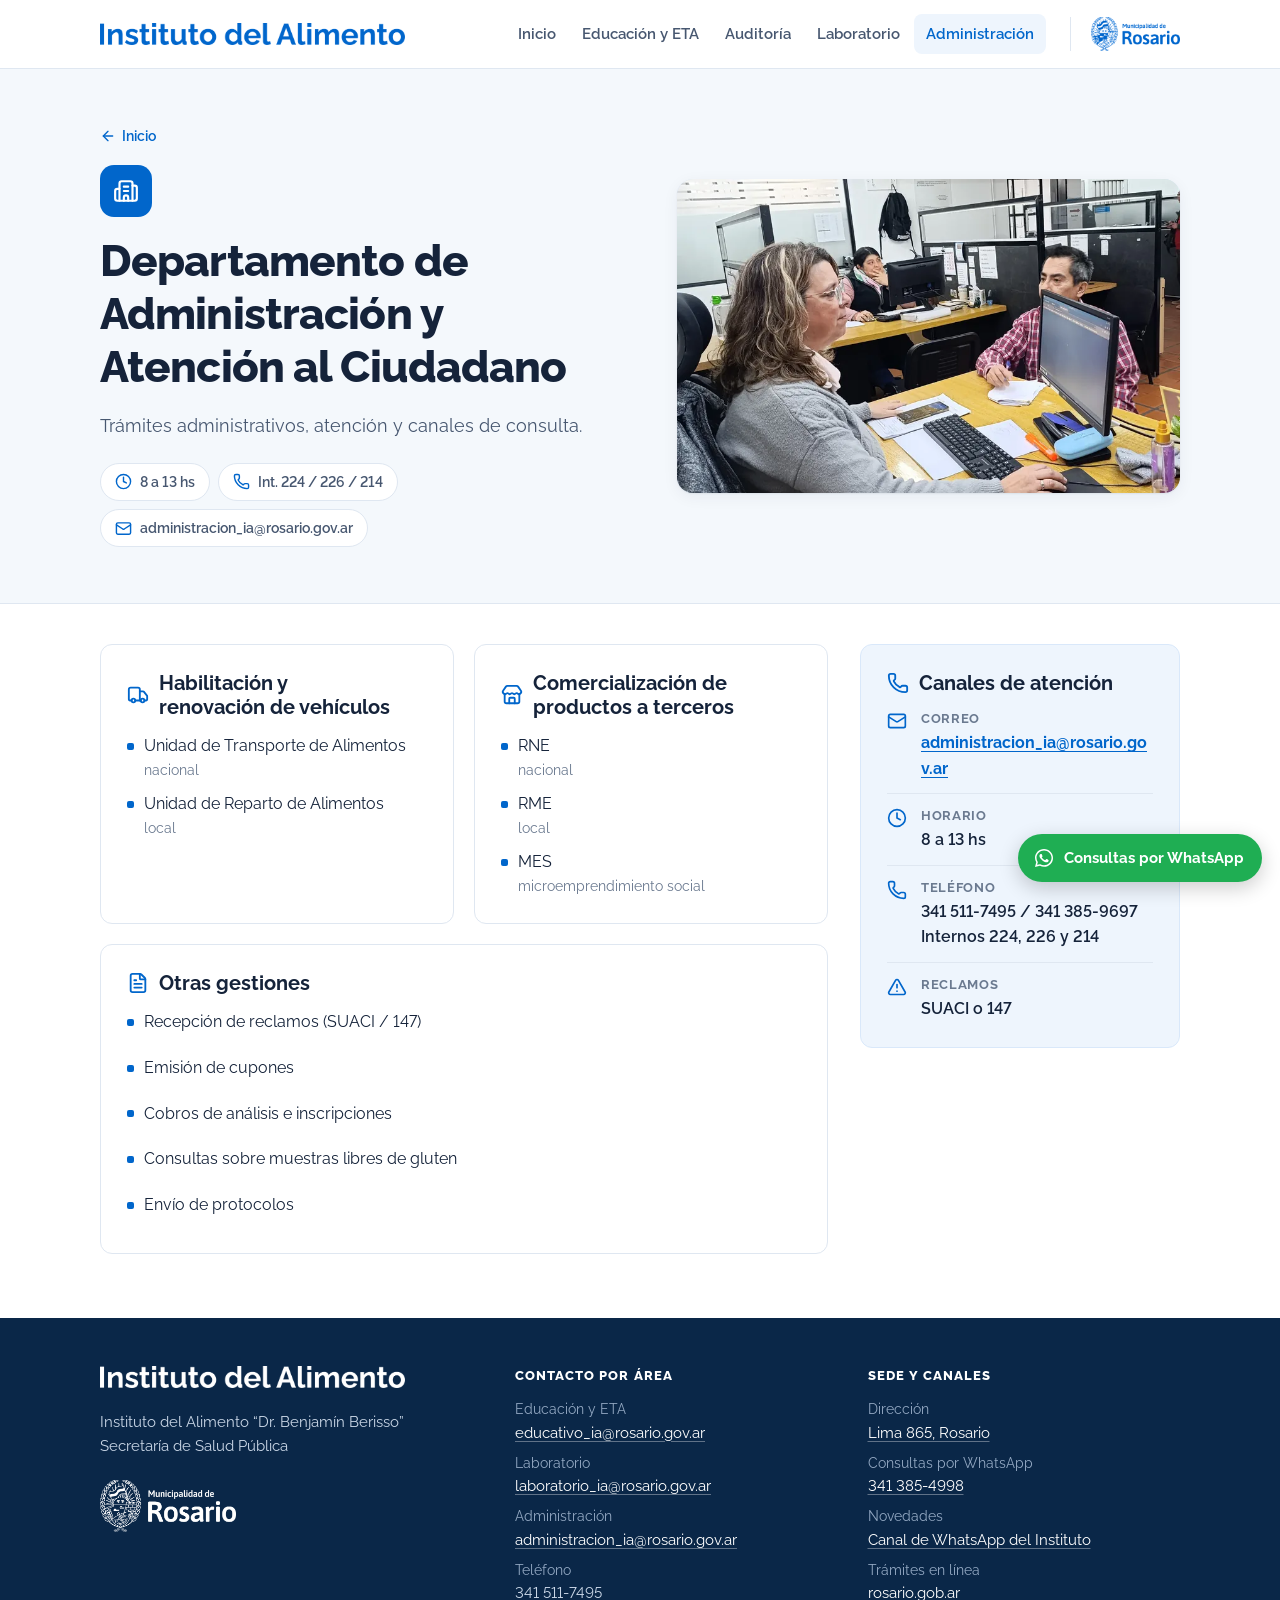
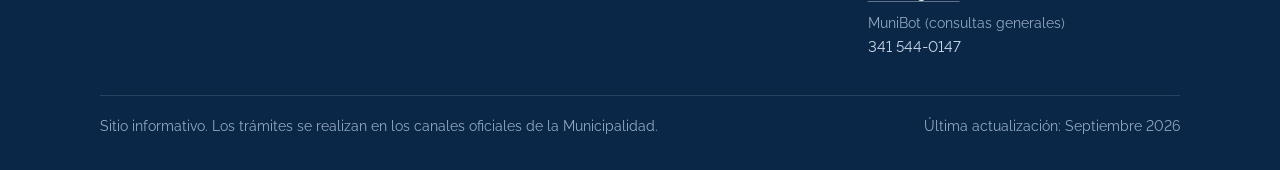
==== commit e60111dd: "Add files via upload" ====
--- a/administracion.html
+++ b/administracion.html
@@ -176,7 +176,8 @@
         <h4>Sede y canales</h4>
         <ul>
           <li><span class="small">Dirección</span><a href="https://maps.app.goo.gl/gdvkR9NQoEM4VuVJ6" target="_blank" rel="noopener">Lima 865, Rosario</a></li>
-          <li><span class="small">Canal oficial</span><a href="https://whatsapp.com/channel/0029VbBgHsrFy72LKJ1xdt2n" target="_blank" rel="noopener">WhatsApp del Instituto</a></li>
+          <li><span class="small">Consultas por WhatsApp</span><a href="https://wa.me/5493413854998?text=Hola%2C%20tengo%20una%20consulta" target="_blank" rel="noopener">341 385-4998</a></li>
+          <li><span class="small">Novedades</span><a href="https://whatsapp.com/channel/0029VbBgHsrFy72LKJ1xdt2n" target="_blank" rel="noopener">Canal de WhatsApp del Instituto</a></li>
           <li><span class="small">Trámites en línea</span><a href="https://www.rosario.gob.ar" target="_blank" rel="noopener">rosario.gob.ar</a></li>
           <li><span class="small">MuniBot (consultas generales)</span>341 544-0147</li>
         </ul>
@@ -189,8 +190,8 @@
   </div>
 </footer>
 
-<a class="wa" href="https://whatsapp.com/channel/0029VbBgHsrFy72LKJ1xdt2n" target="_blank" rel="noopener" aria-label="Canal de WhatsApp del Instituto del Alimento">
-  <svg class="icon" aria-hidden="true"><use href="#i-whatsapp"/></svg><span>Canal de WhatsApp</span>
+<a class="wa" href="https://wa.me/5493413854998?text=Hola%2C%20tengo%20una%20consulta" target="_blank" rel="noopener" aria-label="Hacer una consulta por WhatsApp">
+  <svg class="icon" aria-hidden="true"><use href="#i-whatsapp"/></svg><span>Consultas por WhatsApp</span>
 </a>
 
 <script src="assets/js/site.js"></script>
--- a/assets/css/site.css
+++ b/assets/css/site.css
@@ -399,3 +399,24 @@
   .mapa-grid { grid-template-columns: 1fr; }
   .mapa, .mapa iframe { min-height: 300px; }
 }
+
+/* ---------- Banda de consultas por WhatsApp ---------- */
+.wa-banda {
+  display: flex; align-items: center; gap: 18px; margin-top: 20px; padding: 20px 22px;
+  background: #eaf8ef; border: 1px solid #bfe5cc; border-radius: var(--radio);
+}
+.wa-banda-icon {
+  width: 48px; height: 48px; border-radius: 50%; background: #1fae53; color: #fff;
+  display: grid; place-items: center; flex-shrink: 0;
+}
+.wa-banda-icon .icon { width: 26px; height: 26px; }
+.wa-banda > div strong { display: block; font-size: 18px; }
+.wa-banda > div span { display: block; color: var(--tinta-2); font-size: 15px; line-height: 1.45; }
+.wa-banda .btn { margin: 0 0 0 auto; flex-shrink: 0; }
+.btn-wa { background: #1a8f45; }
+.btn-wa:hover { background: #157a3a; }
+@media (max-width: 760px) {
+  .wa-banda { flex-wrap: wrap; }
+  .wa-banda > div { flex: 1 1 200px; }
+  .wa-banda .btn { width: 100%; margin: 4px 0 0; }
+}
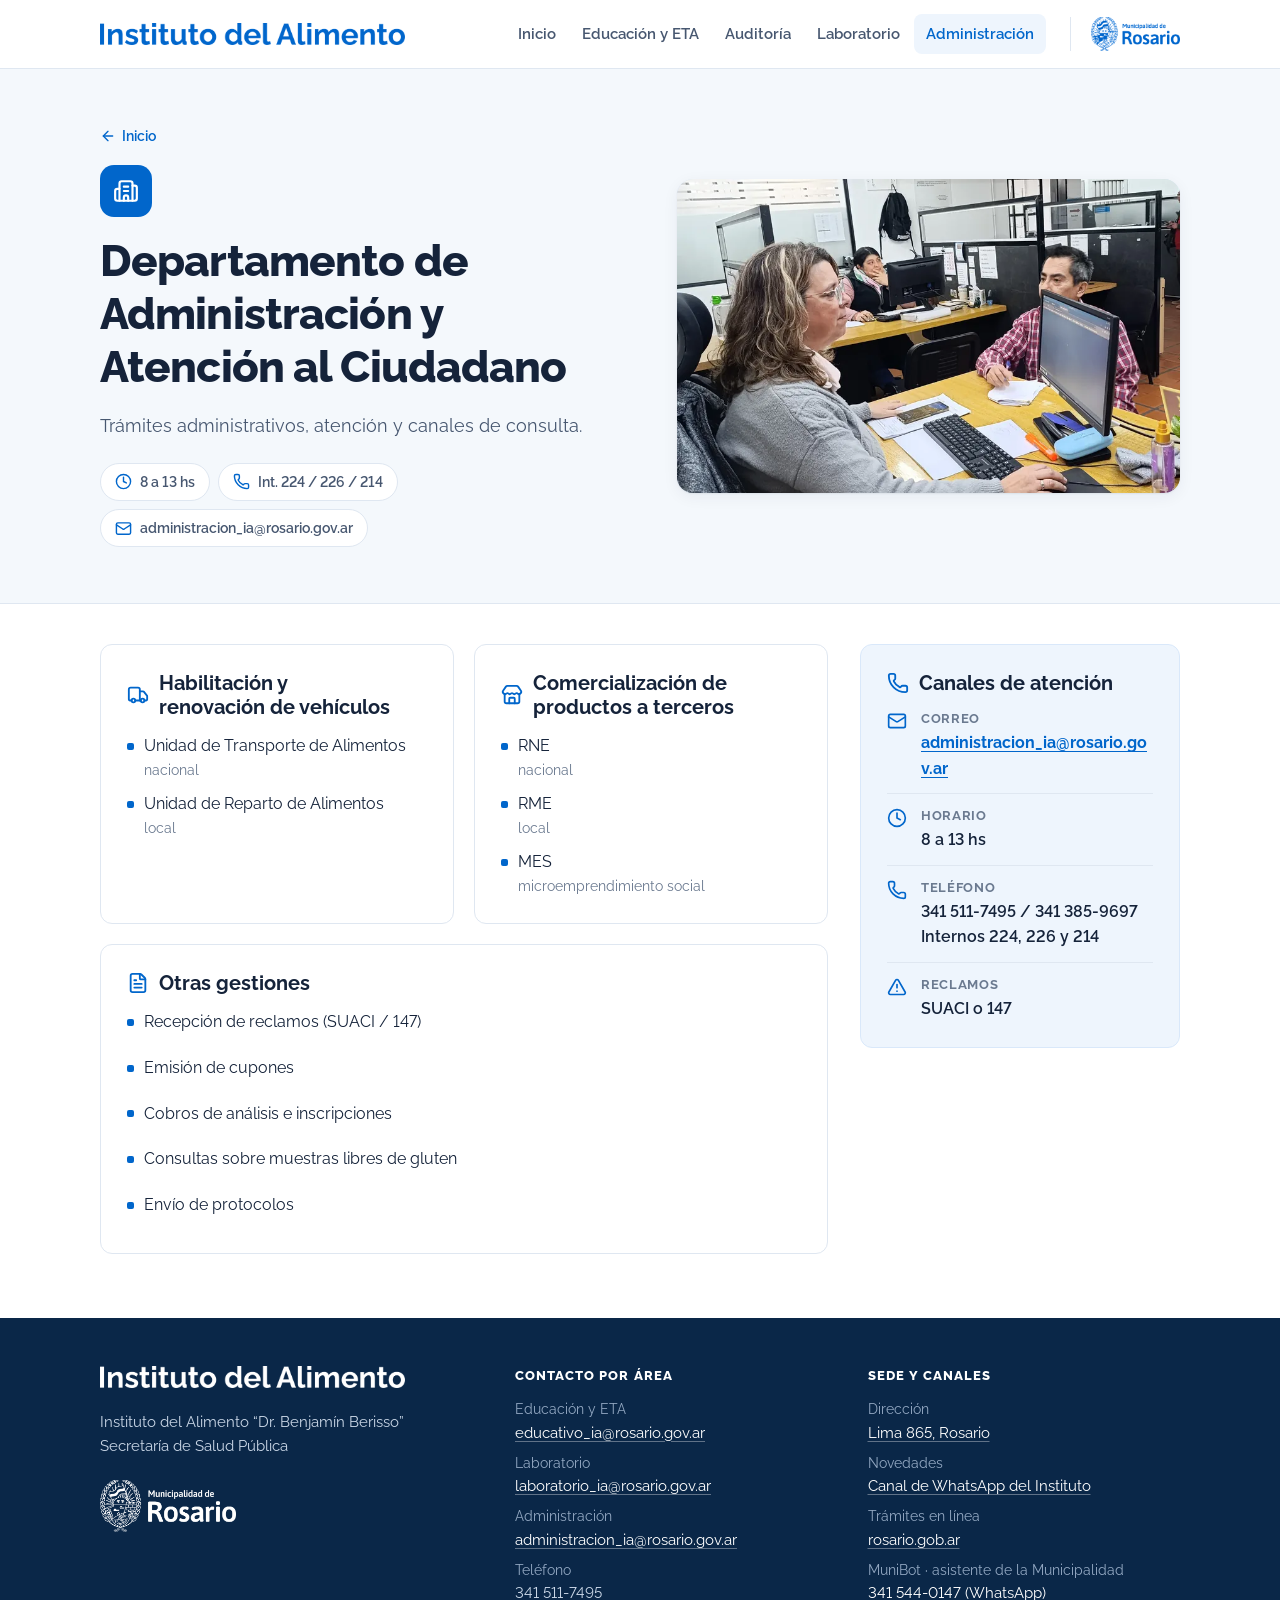
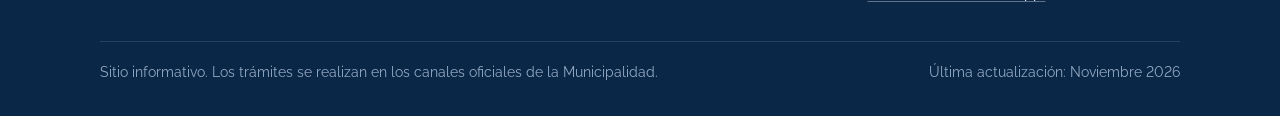
==== commit 28253685: "Add files via upload" ====
--- a/administracion.html
+++ b/administracion.html
@@ -176,23 +176,19 @@
         <h4>Sede y canales</h4>
         <ul>
           <li><span class="small">Dirección</span><a href="https://maps.app.goo.gl/gdvkR9NQoEM4VuVJ6" target="_blank" rel="noopener">Lima 865, Rosario</a></li>
-          <li><span class="small">Consultas por WhatsApp</span><a href="https://wa.me/5493413854998?text=Hola%2C%20tengo%20una%20consulta" target="_blank" rel="noopener">341 385-4998</a></li>
           <li><span class="small">Novedades</span><a href="https://whatsapp.com/channel/0029VbBgHsrFy72LKJ1xdt2n" target="_blank" rel="noopener">Canal de WhatsApp del Instituto</a></li>
           <li><span class="small">Trámites en línea</span><a href="https://www.rosario.gob.ar" target="_blank" rel="noopener">rosario.gob.ar</a></li>
-          <li><span class="small">MuniBot (consultas generales)</span>341 544-0147</li>
+          <li><span class="small">MuniBot · asistente de la Municipalidad</span><a href="https://wa.me/5493415440147" target="_blank" rel="noopener">341 544-0147 (WhatsApp)</a></li>
         </ul>
       </div>
     </div>
     <div class="footer-bottom">
       <span>Sitio informativo. Los trámites se realizan en los canales oficiales de la Municipalidad.</span>
-      <span>Última actualización: Septiembre 2026</span>
+      <span>Última actualización: Noviembre 2026</span>
     </div>
   </div>
 </footer>
 
-<a class="wa" href="https://wa.me/5493413854998?text=Hola%2C%20tengo%20una%20consulta" target="_blank" rel="noopener" aria-label="Hacer una consulta por WhatsApp">
-  <svg class="icon" aria-hidden="true"><use href="#i-whatsapp"/></svg><span>Consultas por WhatsApp</span>
-</a>
 
 <script src="assets/js/site.js"></script>
 </body>
